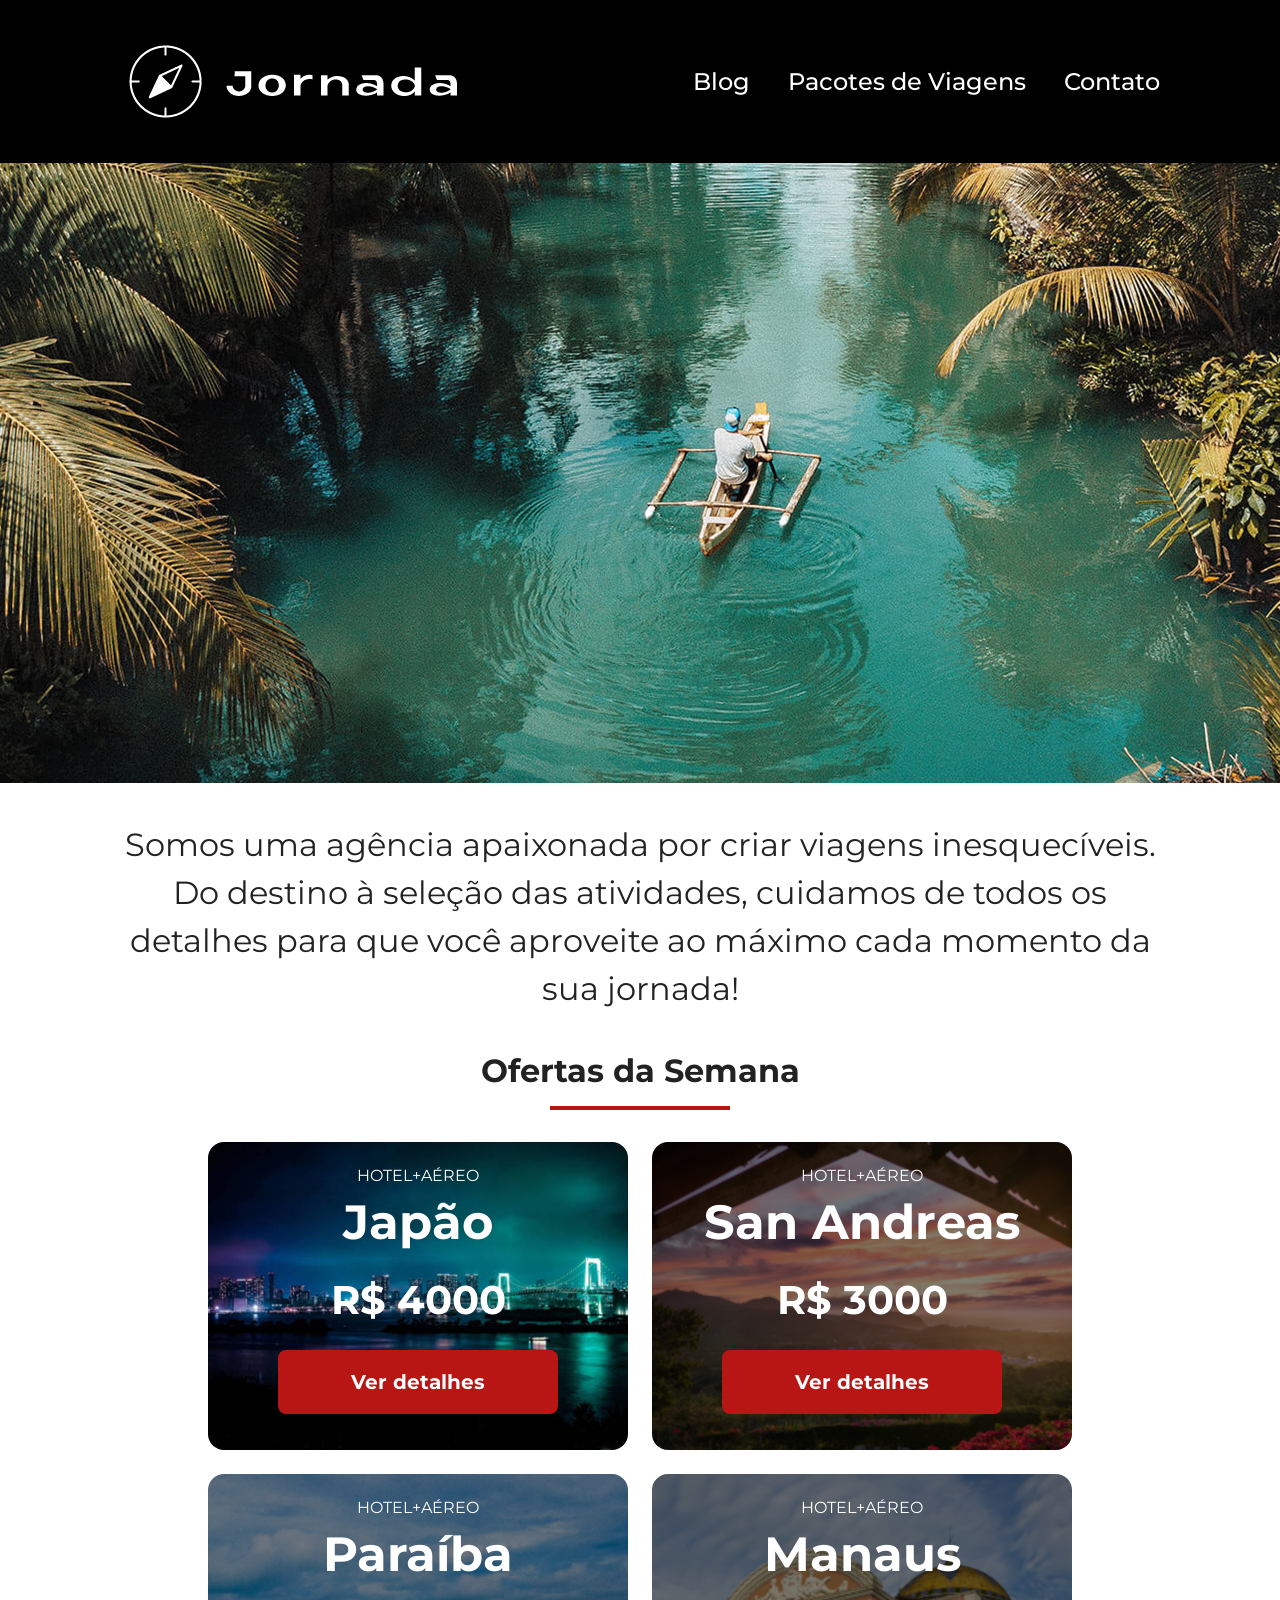
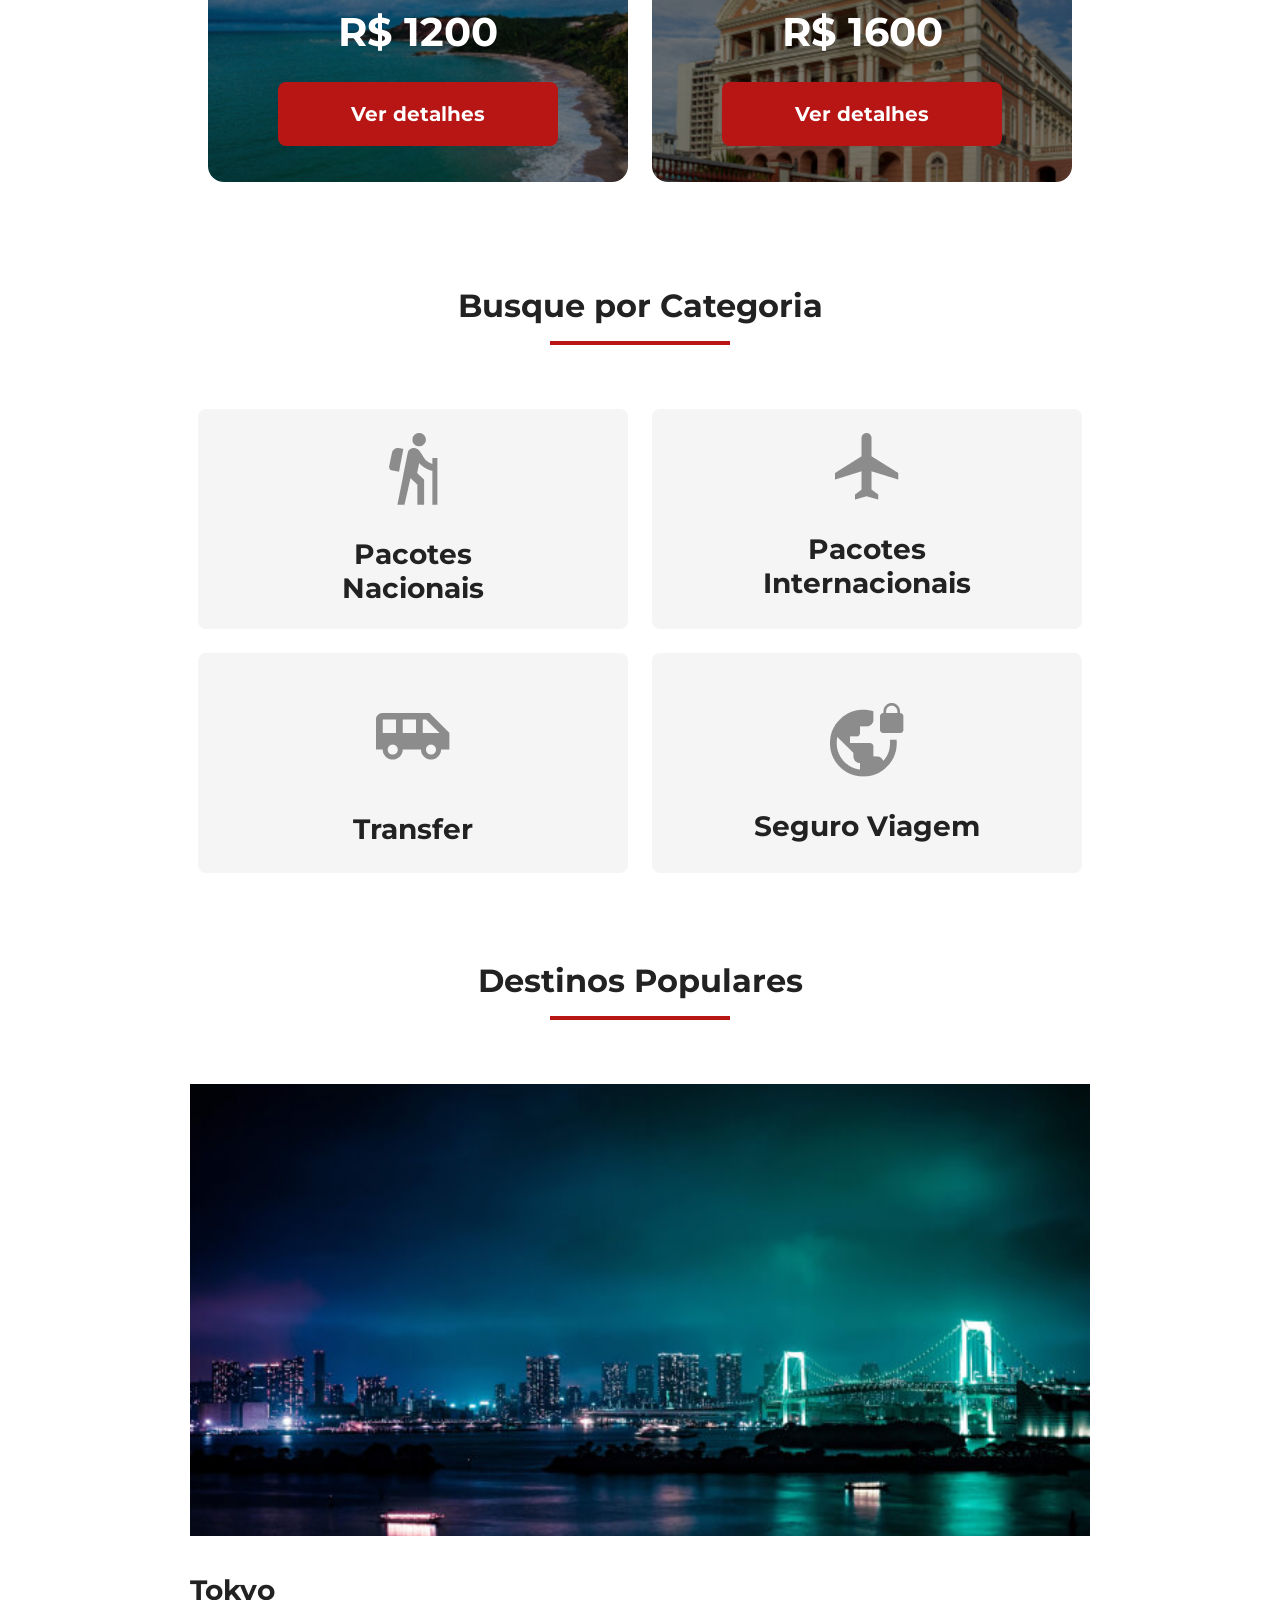
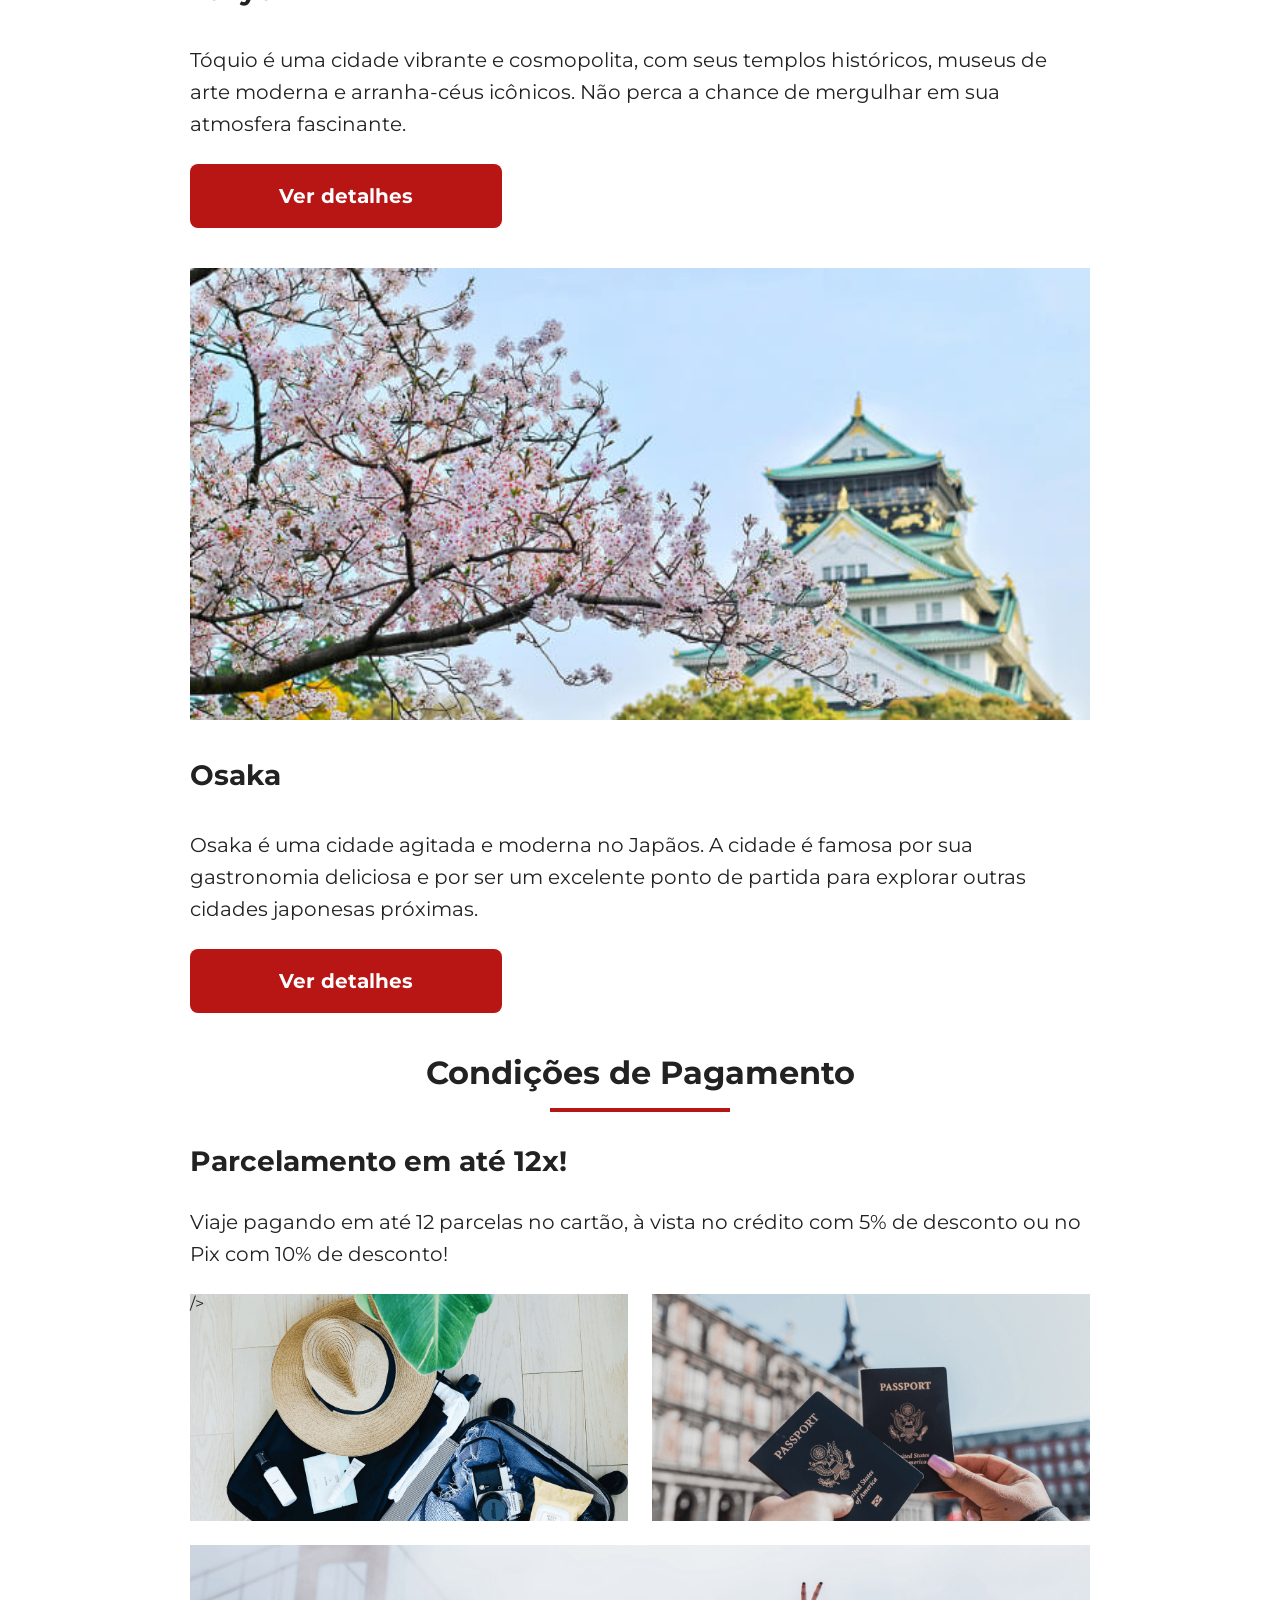
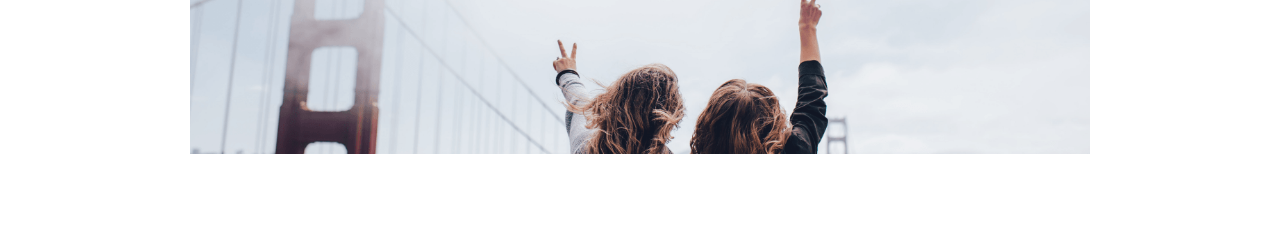
==== index.html @ 3eaa3d1a "Finaliza secao com layout para tablet e desktop" ====
<!doctype html>
<html lang="en">
  <head>
    <title>Jornada Viagens</title>
    <meta charset="UTF-8" />
    <meta name="viewport" content="width=device-width, initial-scale=1.0" />
    <link rel="stylesheet" href="./css/style.css" />
  </head>
  <body>
    <header class="main-header">
      <a class="logo" href="index.html" title="voltar para a página inicial">
        <img
          class="img-mobile"
          src="img/bussola-jornada-branca.png"
          alt="bussola do logo Jornada Viagens na cor branca"
        />
        <img
          class="img-desktop"
          src="img/bussola-texto-jornada-branco.png"
          alt="bussola do logo Jornada Viagens na cor branca"
        />
      </a>
      <div class="navigation-menu">
        <label for="menu">
          <img src="img/menu.png" alt="menu" />
        </label>
        <input type="checkbox" id="menu" hidden />
        <nav>
          <ul class="list-links">
            <li><a href="blog.html" title="acessar blog">Blog</a></li>
            <li>
              <a href="pacotes.html" title="acessar pacotes de viagem">
                Pacotes de Viagens
              </a>
            </li>
            <li><a href="contato.html" title="acessar contato">Contato</a></li>
          </ul>
        </nav>
      </div>
    </header>
    <section class="hero">
      <div class="hero-img"></div>
      <h2>
        Somos uma agência apaixonada por criar viagens inesquecíveis. Do destino
        à seleção das atividades, cuidamos de todos os detalhes para que você
        aproveite ao máximo cada momento da sua jornada!
      </h2>
    </section>
    <section class="offers">
      <div class="section-title">
        <h2>Ofertas da Semana</h2>
        <hr />
      </div>
      <div class="offer-cards">
        <article class="card japao">
          <header>
            <p>HOTEL+AÉREO</p>
            <h3>
              Japão <br />
              <span>R$ 4000</span>
            </h3>
          </header>
          <footer><a href="#" class="button">Ver detalhes</a></footer>
        </article>
        <article class="card san-andreas">
          <header>
            <p>HOTEL+AÉREO</p>
            <h3>
              San Andreas <br />
              <span>R$ 3000</span>
            </h3>
          </header>
          <footer><a href="#" class="button">Ver detalhes</a></footer>
        </article>
        <article class="card paraiba">
          <header>
            <p>HOTEL+AÉREO</p>
            <h3>
              Paraíba <br />
              <span>R$ 1200</span>
            </h3>
          </header>
          <footer><a href="#" class="button">Ver detalhes</a></footer>
        </article>
        <article class="card manaus">
          <header>
            <p>HOTEL+AÉREO</p>
            <h3>
              Manaus <br />
              <span>R$ 1600</span>
            </h3>
          </header>
          <footer><a href="#" class="button">Ver detalhes</a></footer>
        </article>
      </div>
    </section>
    <section class="categories">
      <div class="section-title">
        <h2>Busque por Categoria</h2>
        <hr />
      </div>
      <div class="categories-card">
        <a href="#" class="card">
          <img src="./img/icon-nacionais.png" alt="ícone viagens nacionais" />
          <h3 class="content-title">
            Pacotes <br />
            Nacionais
          </h3>
        </a>
        <a href="#" class="card">
          <img
            src="./img/icon-internacionais.png"
            alt="ícone viagens nacionais"
          />
          <h3 class="content-title">
            Pacotes <br />
            Internacionais
          </h3>
        </a>
        <a href="#" class="card single-line transfer">
          <img src="./img/icon-transfer.png" alt="ícone viagens nacionais" />
          <h3 class="content-title">Transfer</h3>
        </a>
        <a href="#" class="card single-line">
          <img
            src="./img/icon-seguro-viagem.png"
            alt="ícone viagens nacionais"
          />
          <h3 class="content-title">Seguro Viagem</h3>
        </a>
      </div>
    </section>
    <section class="destinations">
      <div class="section-title">
        <h2>Destinos Populares</h2>
        <hr />
      </div>
      <div class="destination-items">
        <article class="item">
          <header>
            <div class="img-item-tokyo"></div>
            <h4 class="content-title">Tokyo</h4>
          </header>
          <p class="content-text">
            Tóquio é uma cidade vibrante e cosmopolita, com seus templos
            históricos, museus de arte moderna e arranha-céus icônicos. Não
            perca a chance de mergulhar em sua atmosfera fascinante.
          </p>
          <footer>
            <a
              href="#"
              class="button"
              target="_blank"
              title="Veja mais detalhes do destino Tokyo"
              >Ver detalhes</a
            >
          </footer>
        </article>
        <article class="item">
          <header>
            <div class="img-item-osaka"></div>
            <h4 class="content-title">Osaka</h4>
          </header>
          <p class="content-text">
            Osaka é uma cidade agitada e moderna no Japãos. A cidade é famosa
            por sua gastronomia deliciosa e por ser um excelente ponto de
            partida para explorar outras cidades japonesas próximas.
          </p>
          <footer>
            <a
              href="#"
              class="button"
              target="_blank"
              title="Veja mais detalhes do destino Osaka"
              >Ver detalhes</a
            >
          </footer>
        </article>
      </div>
    </section>
    <section class="payments">
      <div class="section-title">
        <h2>Condições de Pagamento</h2>
        <hr />
      </div>
      <div class="content-container">
        <div class="text-content">
          <h3 class="content-title">Parcelamento em até 12x!</h3>
          <p class="content-text">
            Viaje pagando em até 12 parcelas no cartão, à vista no crédito com
            5% de desconto ou no Pix com 10% de desconto!
          </p>
        </div>
        <div class="image-gallery">
          <div class="image first">/></div>
          <div class="image second"></div>
          <div class="image thirdy colspan-2"></div>
        </div>
      </div>
    </section>
  </body>
</html>
---- css/style.css ----
@import url(global.css);
@import url(header.css);
@import url(hero.css);
@import url(offers.css);
@import url(categories.css);
@import url(destinations.css);
@import url(payments.css);
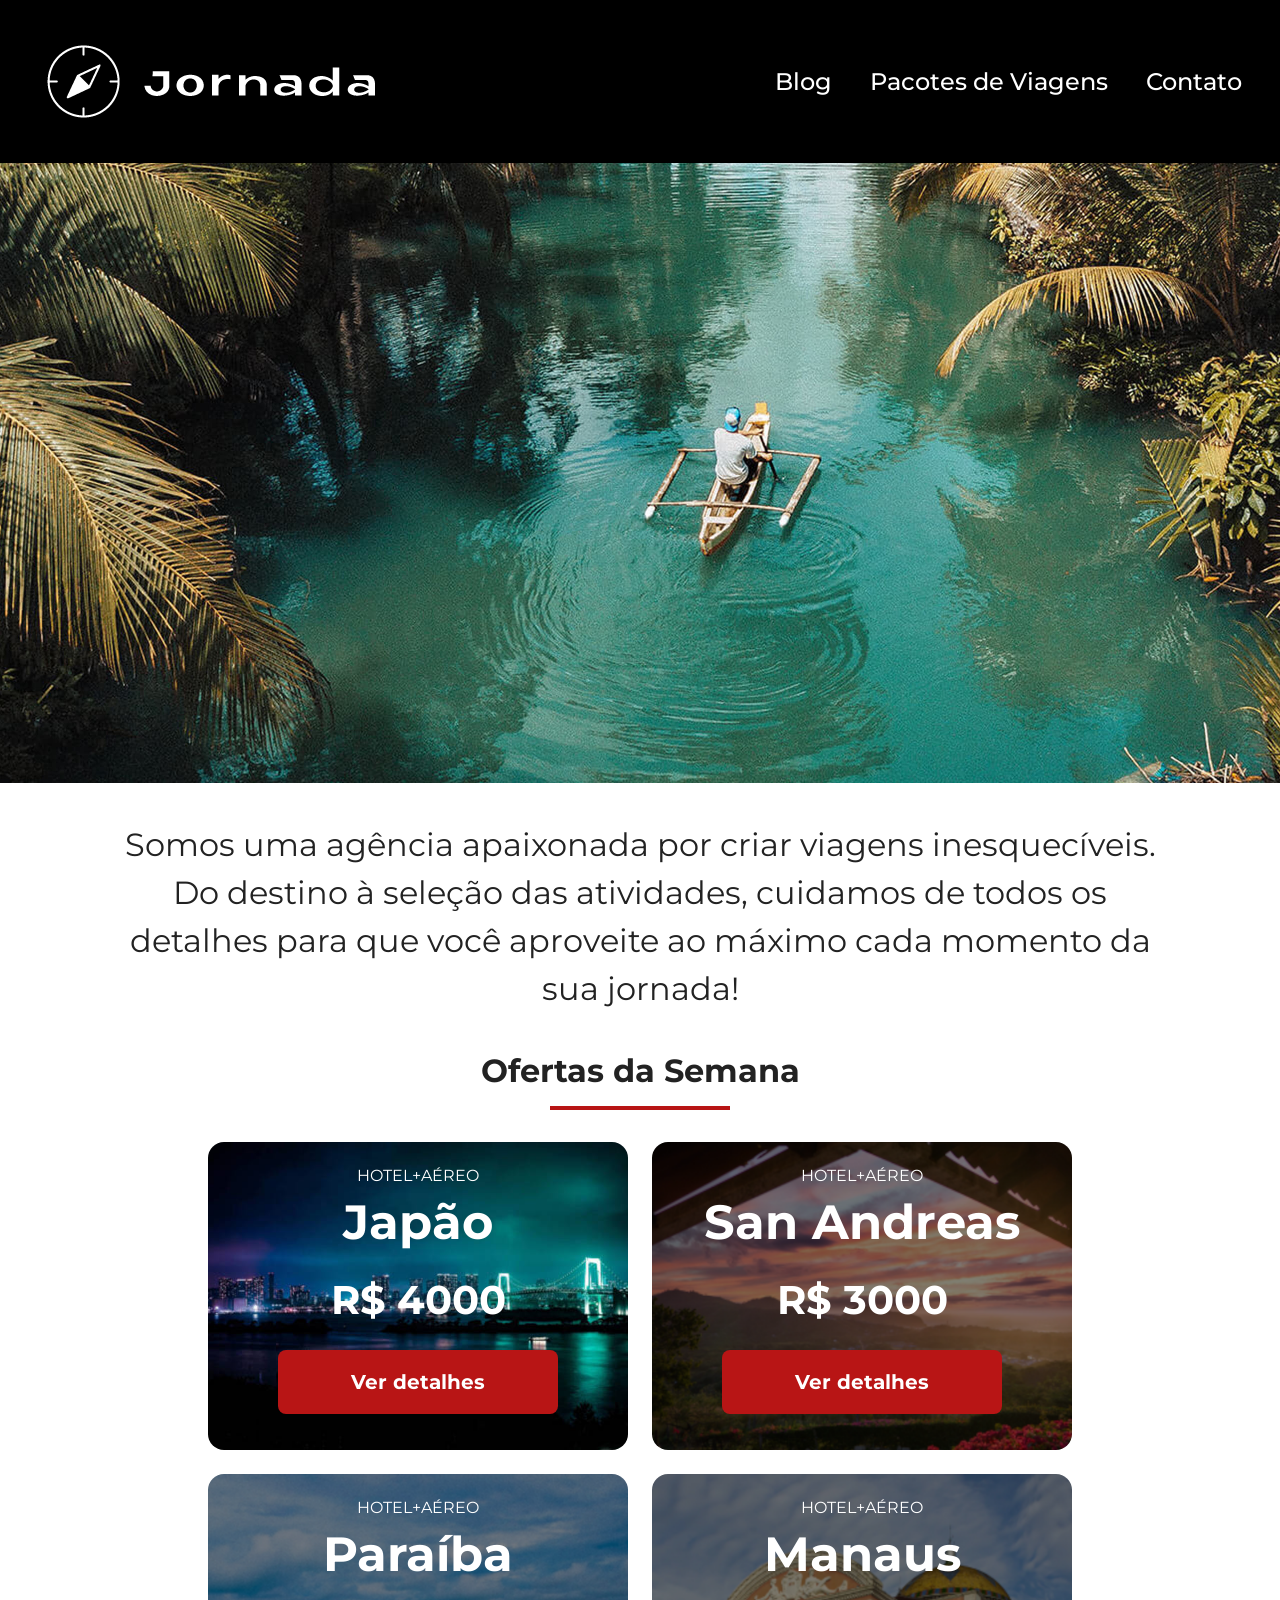
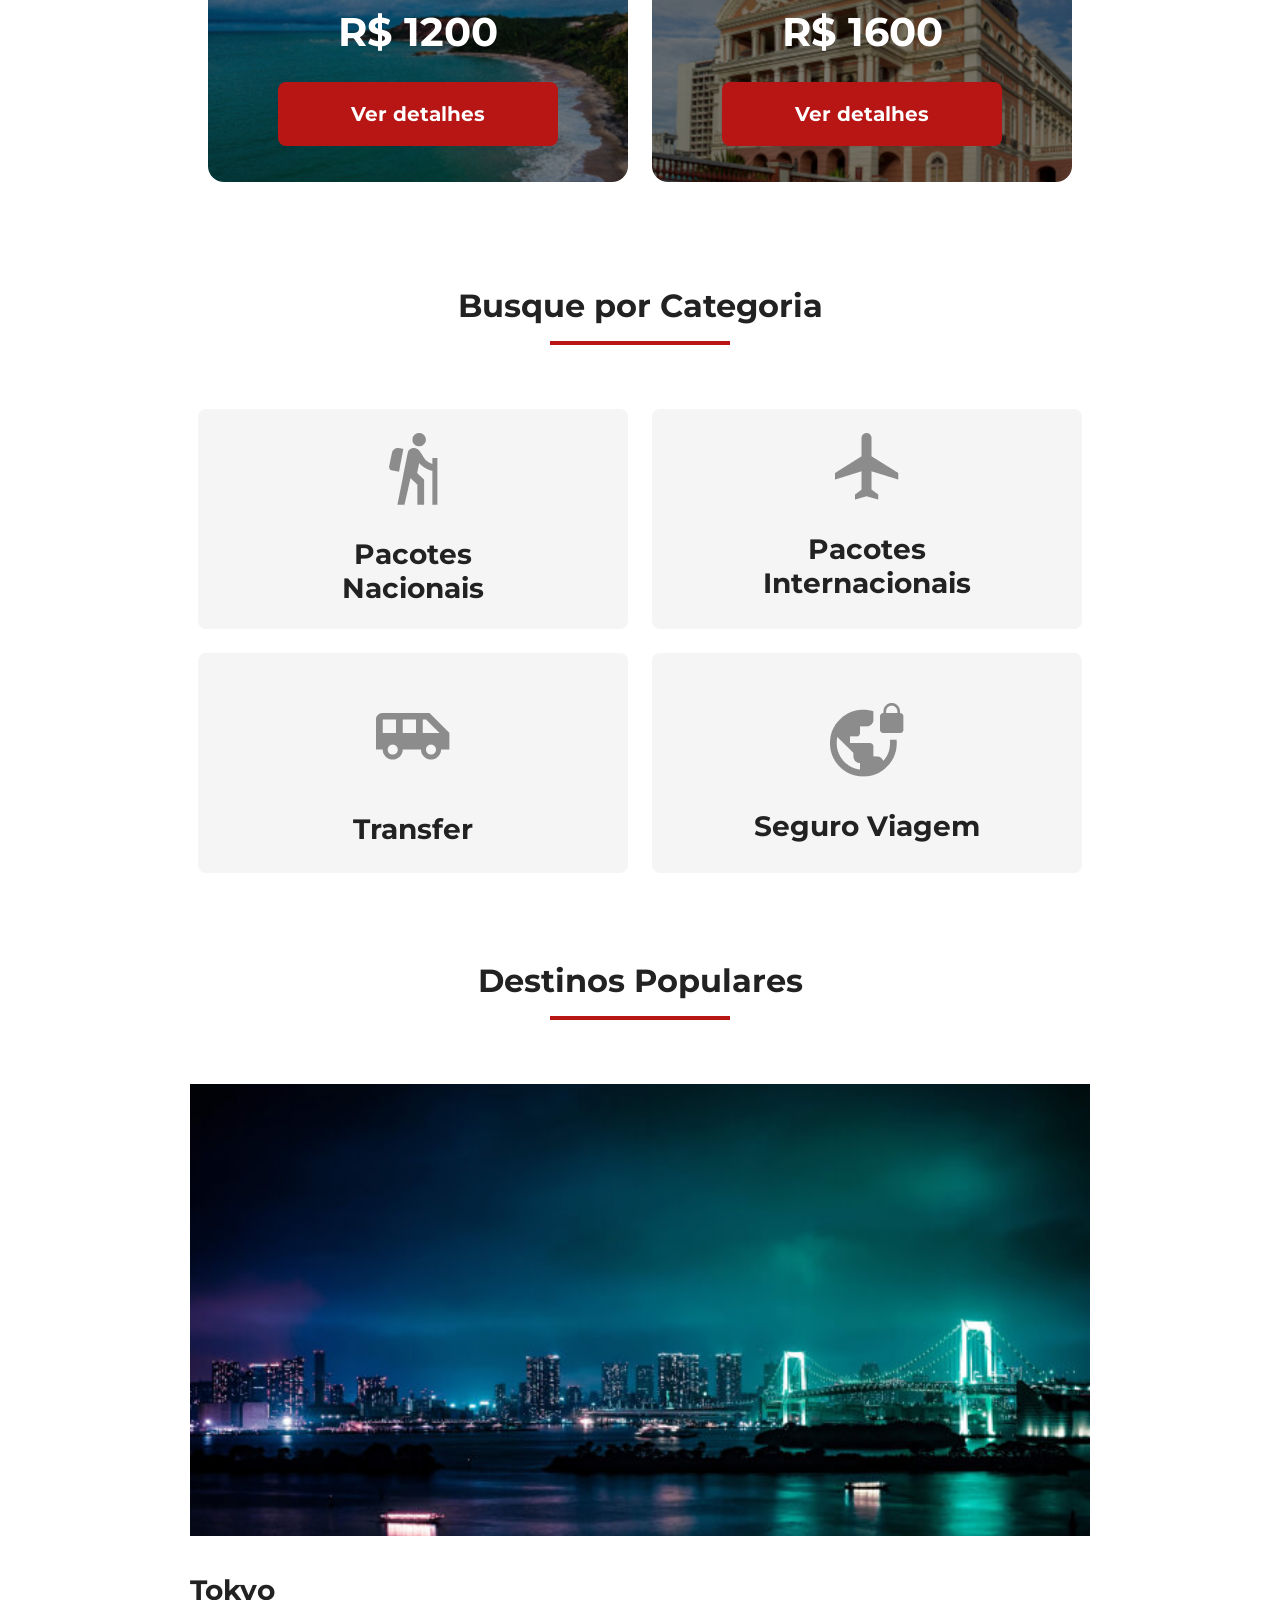
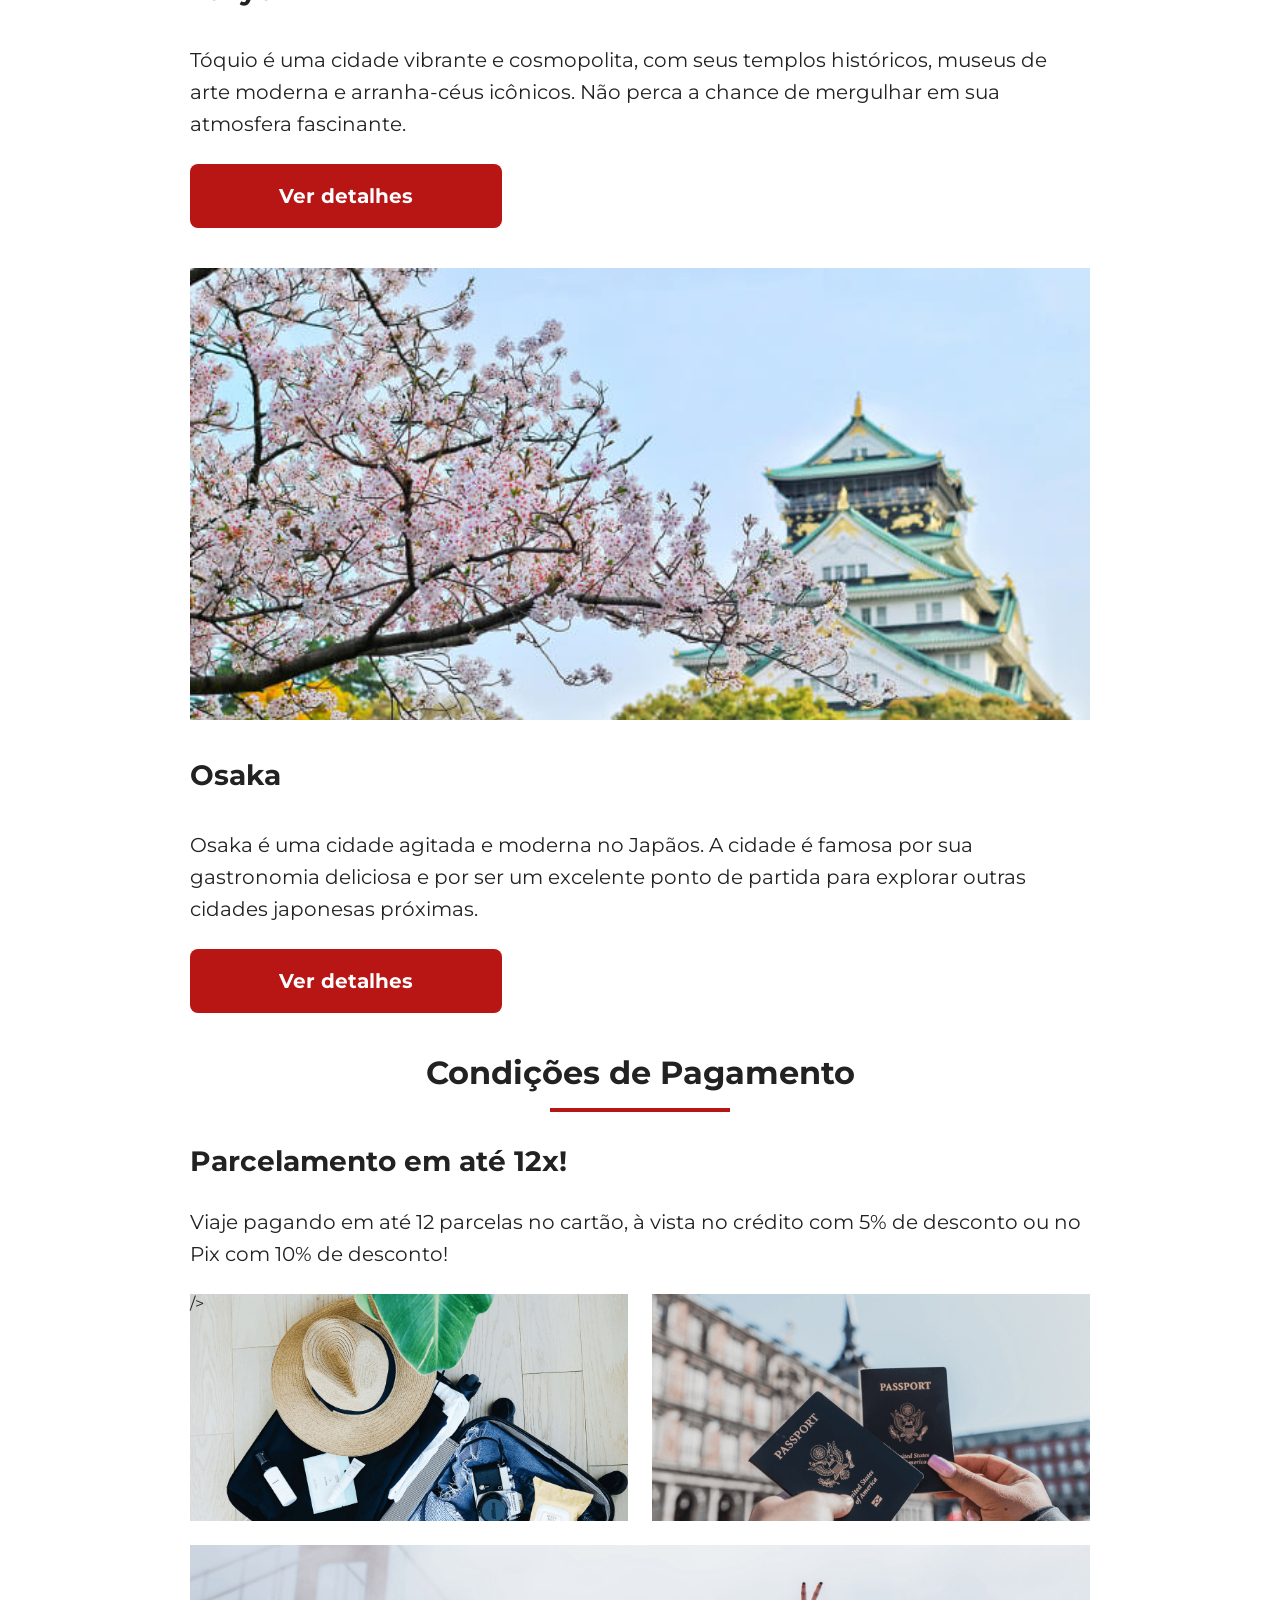
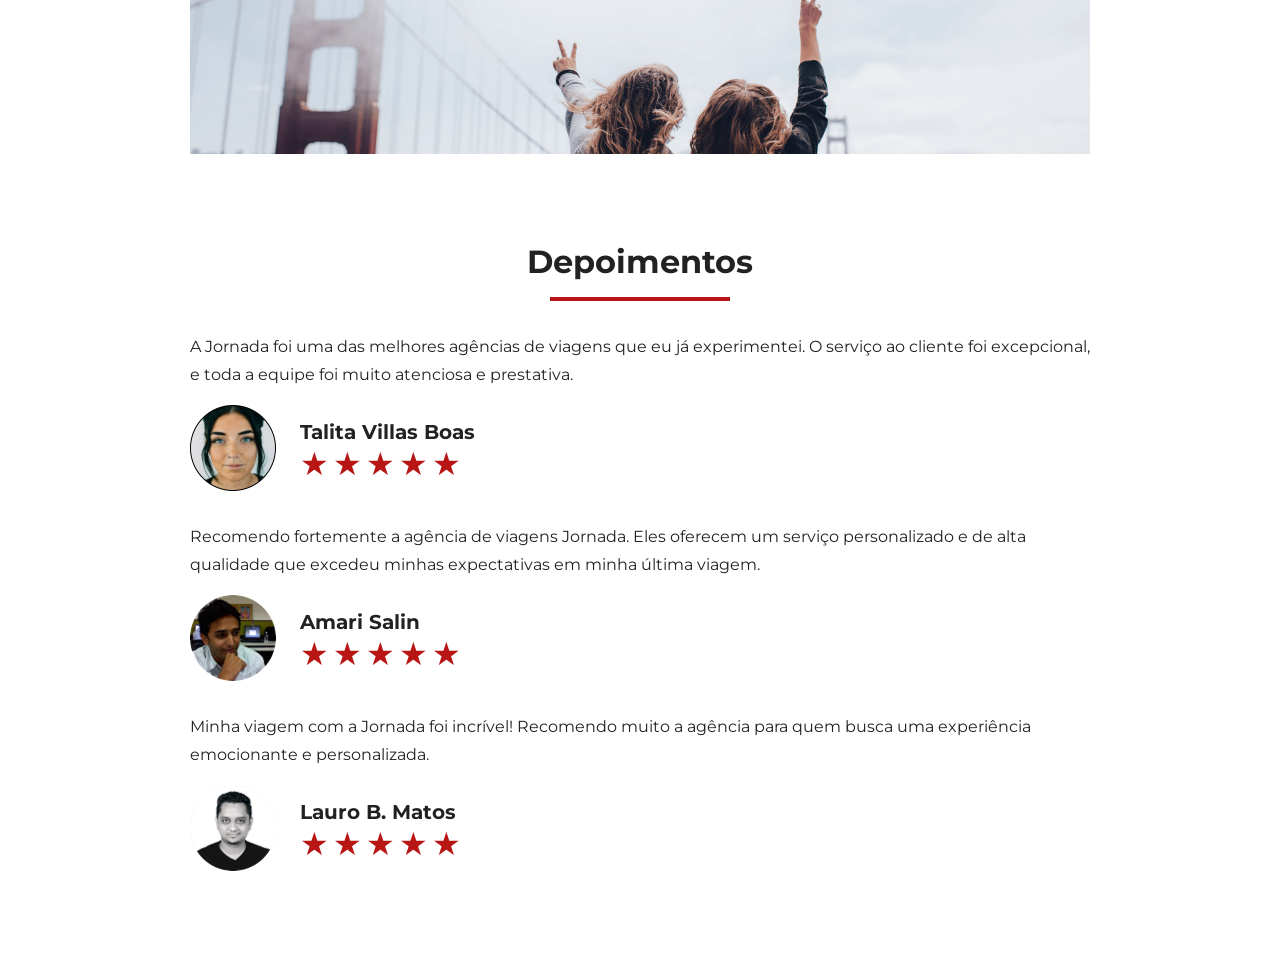
==== commit ff117ba9: "finaliza estilos no mobile" ====
--- a/index.html
+++ b/index.html
@@ -198,5 +198,85 @@
         </div>
       </div>
     </section>
+    <section class="testimonials">
+      <div class="section-title">
+        <h2>Depoimentos</h2>
+        <hr />
+      </div>
+      <div class="testimonial-container">
+        <article>
+          <header>
+            <p>
+              A Jornada foi uma das melhores agências de viagens que eu já
+              experimentei. O serviço ao cliente foi excepcional, e toda a
+              equipe foi muito atenciosa e prestativa.
+            </p>
+          </header>
+          <footer>
+            <img
+              src="./img/rosto1.png"
+              alt="imagem de perfil da cliente Talita Villas Boas"
+            />
+            <div class="profile-content">
+              <h4>Talita Villas Boas</h4>
+              <div class="rating">
+                <span class="star">★</span>
+                <span class="star">★</span>
+                <span class="star">★</span>
+                <span class="star">★</span>
+                <span class="star">★</span>
+              </div>
+            </div>
+          </footer>
+        </article>
+        <article>
+          <header>
+            <p>
+              Recomendo fortemente a agência de viagens Jornada. Eles oferecem
+              um serviço personalizado e de alta qualidade que excedeu minhas
+              expectativas em minha última viagem.
+            </p>
+          </header>
+          <footer>
+            <img
+              src="./img/rosto2.png"
+              alt="imagem de perfil do cliente Amari Salin"
+            />
+            <div class="profile-content">
+              <h4>Amari Salin</h4>
+              <div class="rating">
+                <span class="star">★</span>
+                <span class="star">★</span>
+                <span class="star">★</span>
+                <span class="star">★</span>
+                <span class="star">★</span>
+              </div>
+          </footer>
+        </article>
+        <article>
+          <header>
+            <p>
+              Minha viagem com a Jornada foi incrível! Recomendo muito a agência
+              para quem busca uma experiência emocionante e personalizada.
+            </p>
+          </header>
+          <footer>
+            <img
+              src="./img/rosto3.png"
+              alt="imagem de perfil do cliente Lauro B. Matos"
+            />
+            <div class="profile-content">
+              <h4>Lauro B. Matos</h4>
+              <div class="rating">
+                <span class="star">★</span>
+                <span class="star">★</span>
+                <span class="star">★</span>
+                <span class="star">★</span>
+                <span class="star">★</span>
+              </div>
+          </footer>
+        </article>
+      </div>
+    </section>
   </body>
 </html>
--- a/css/style.css
+++ b/css/style.css
@@ -5,3 +5,4 @@
 @import url(categories.css);
 @import url(destinations.css);
 @import url(payments.css);
+@import url(testimonials.css);
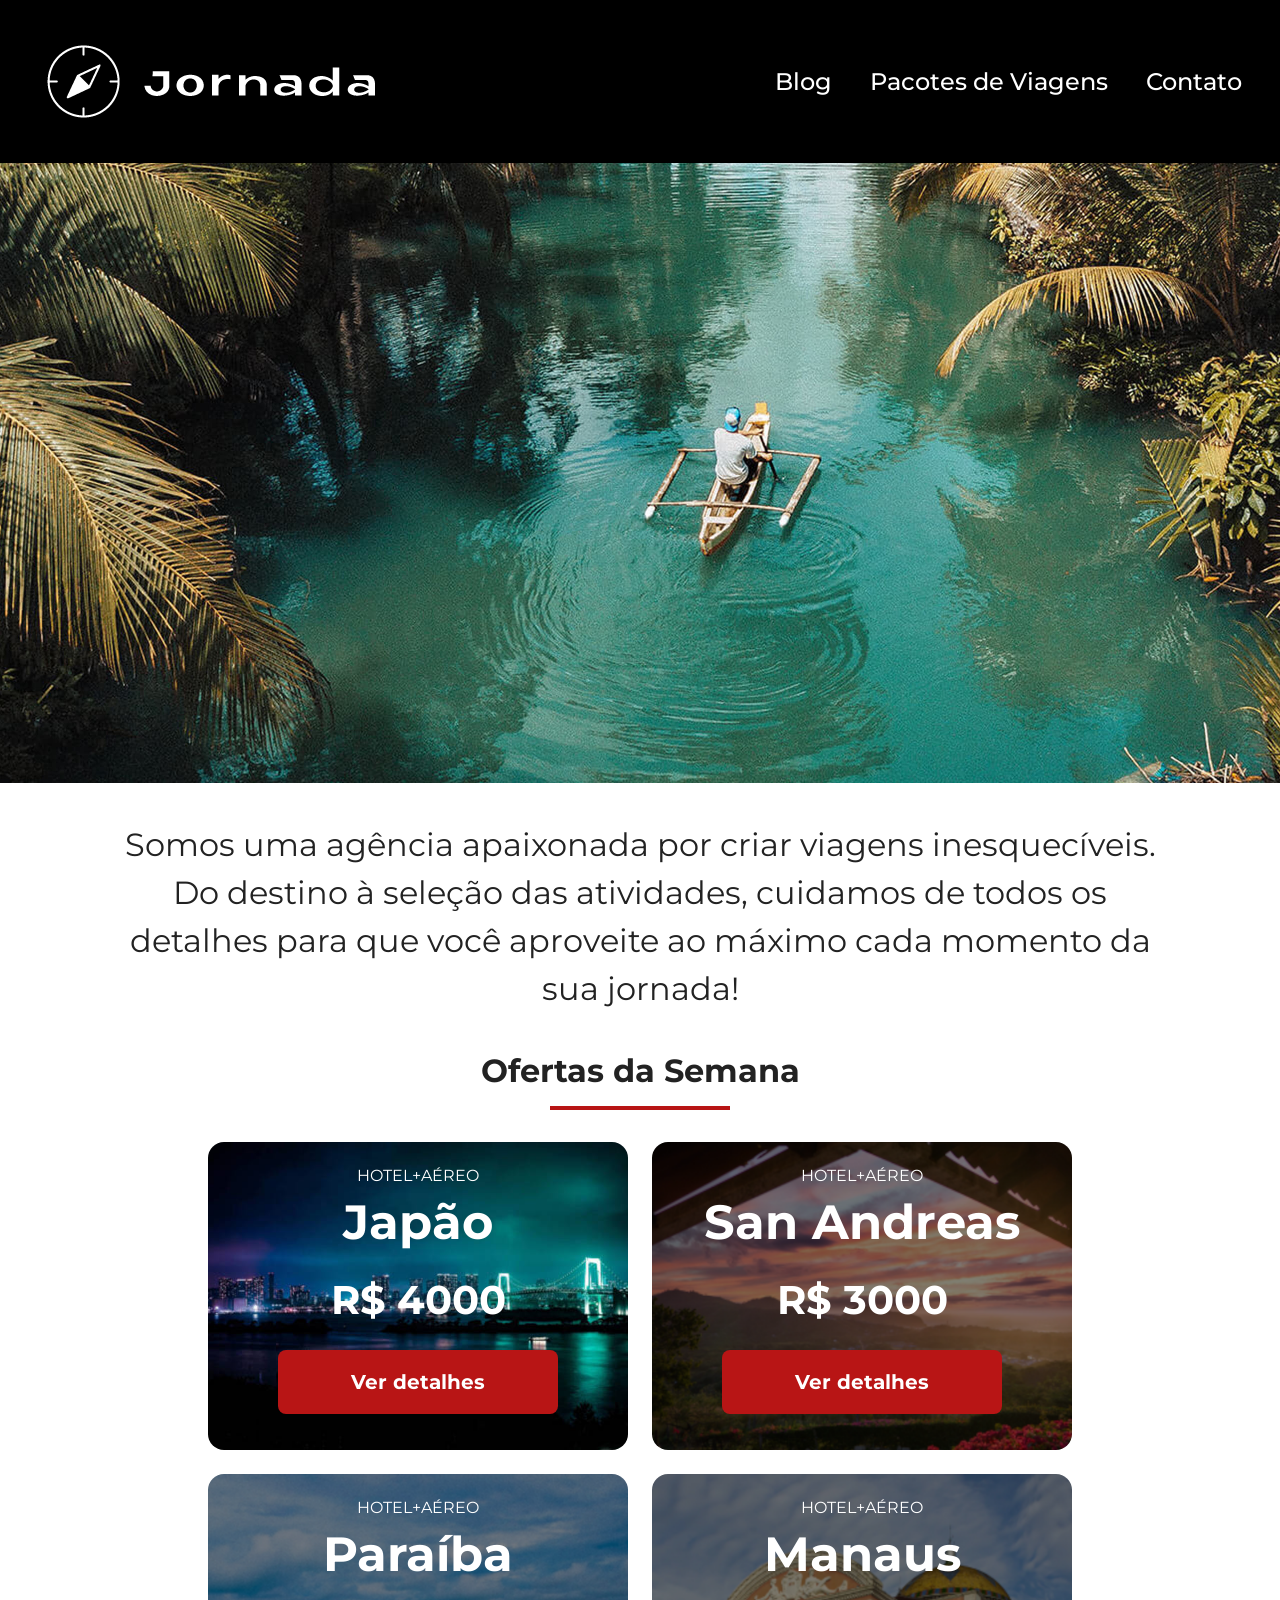
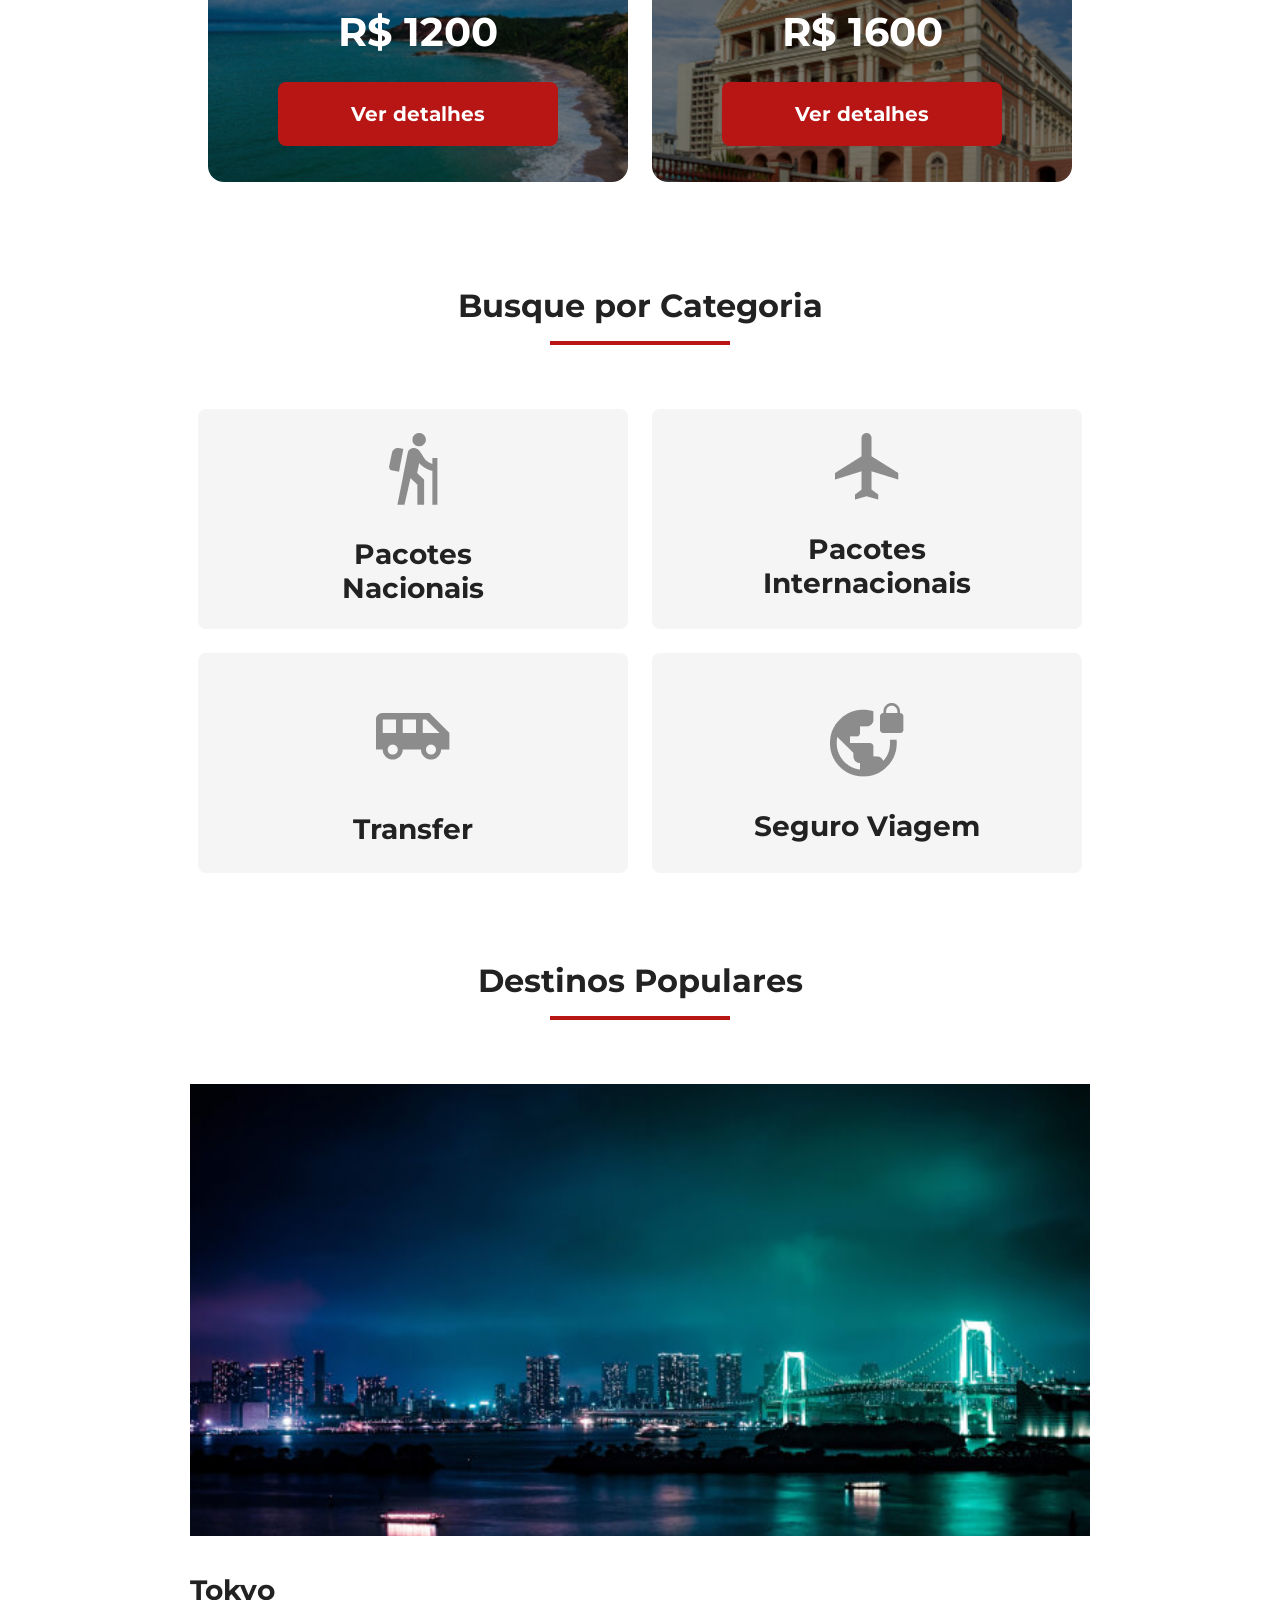
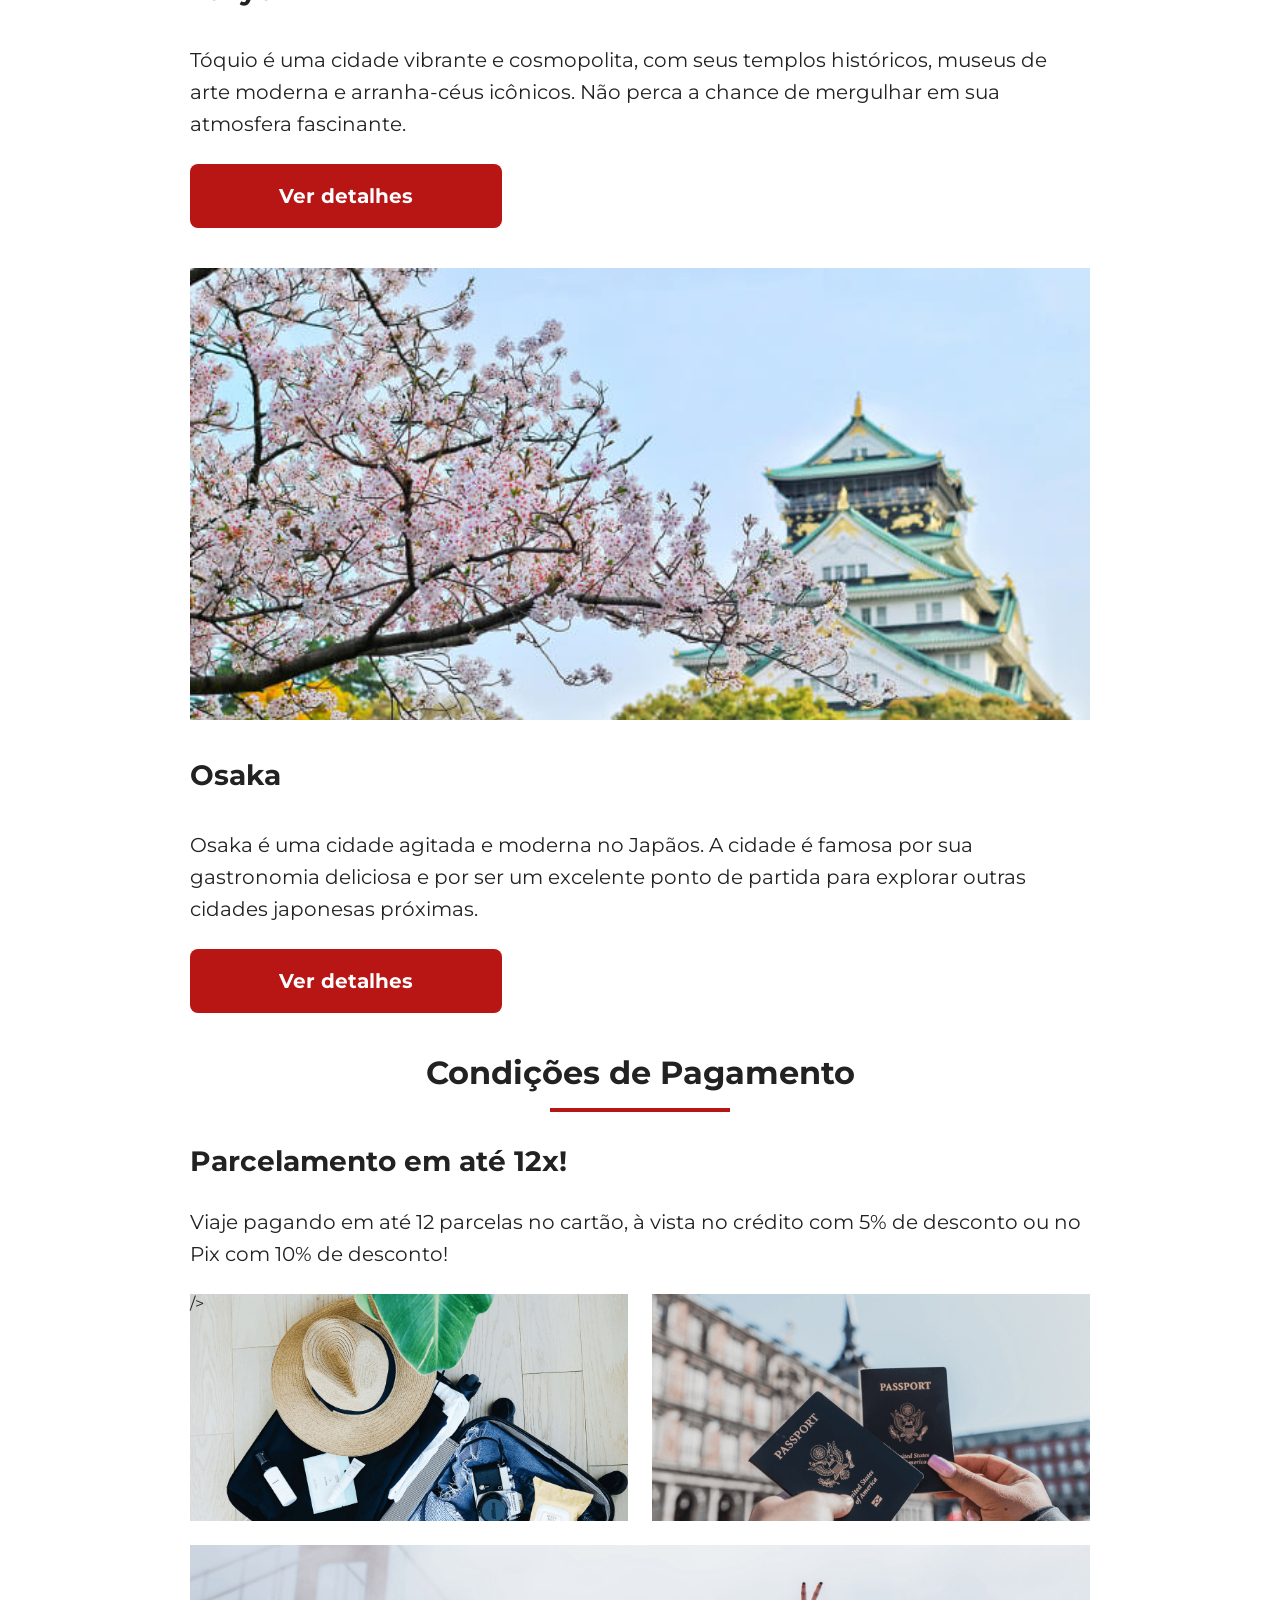
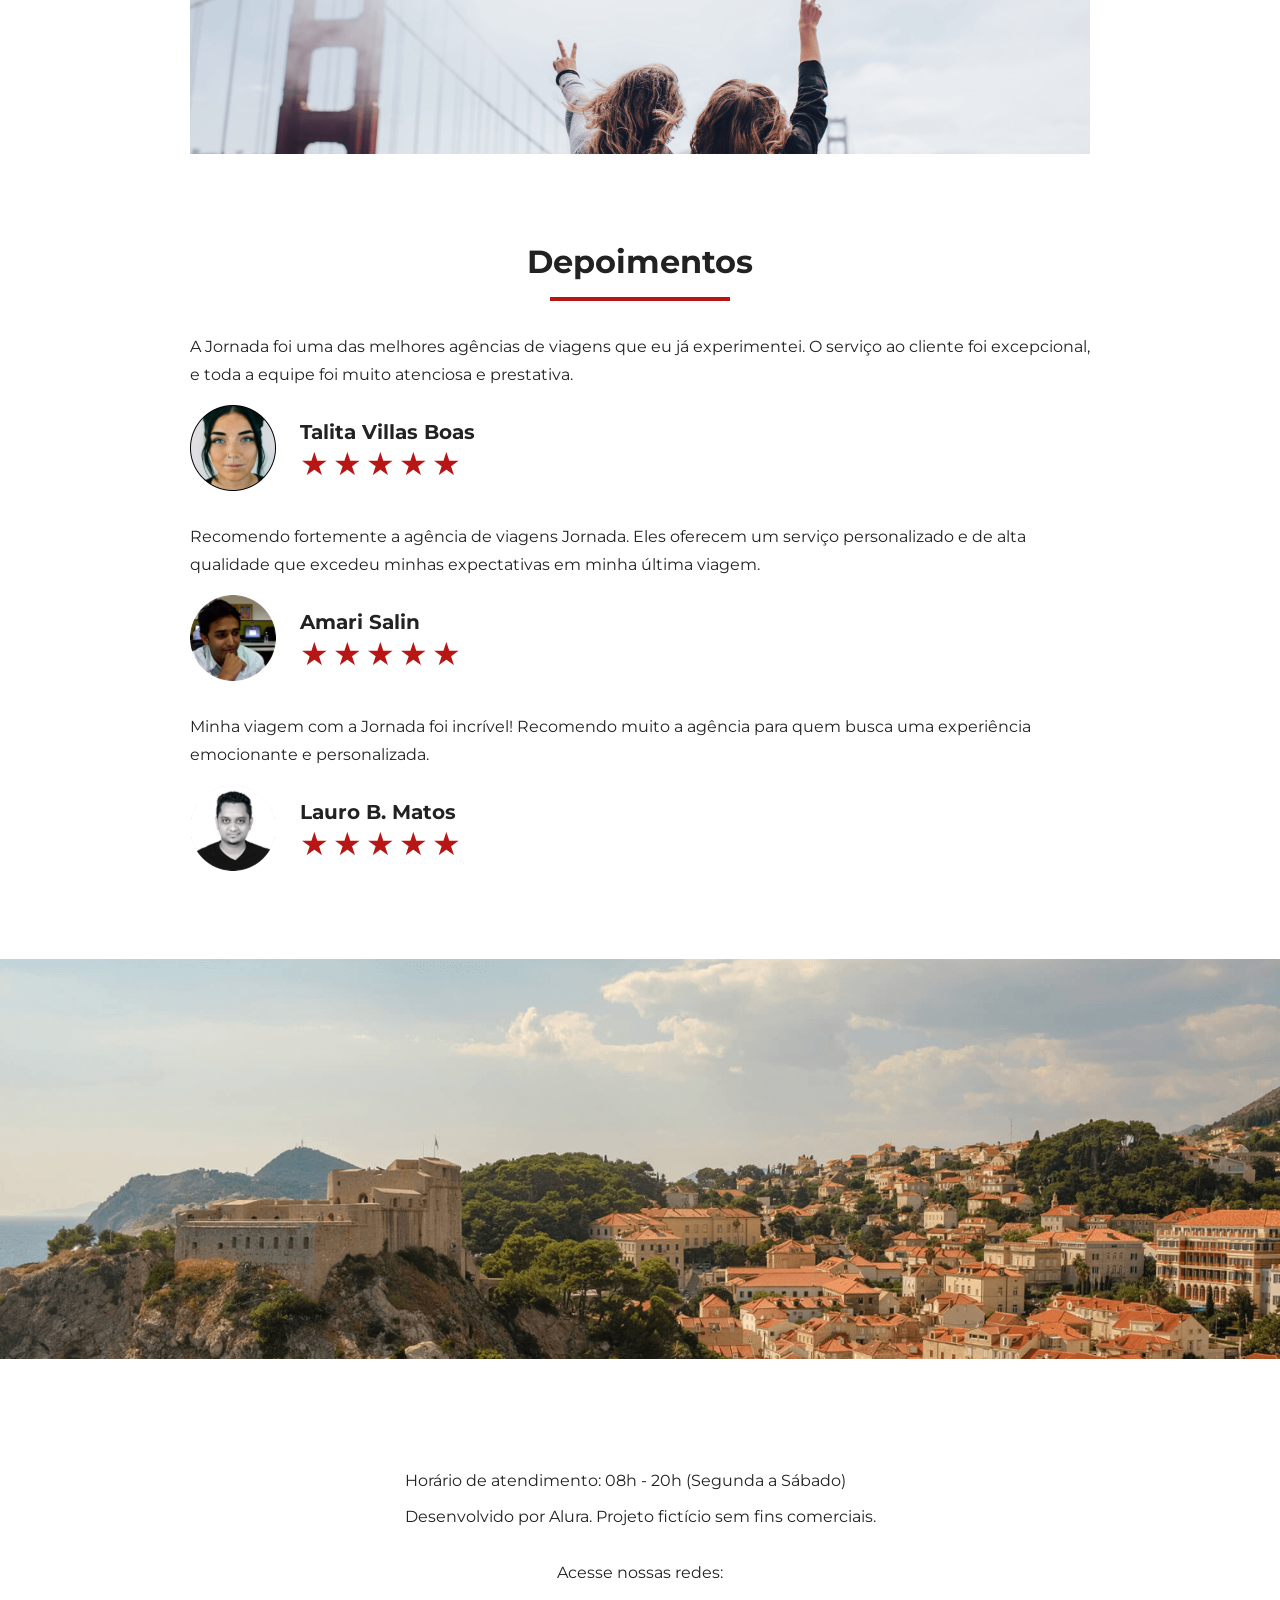
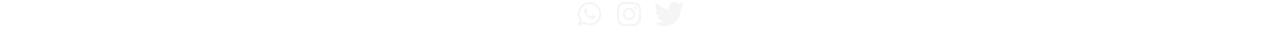
==== commit 77532160: "finaliza footer mobile" ====
--- a/index.html
+++ b/index.html
@@ -251,6 +251,7 @@
                 <span class="star">★</span>
                 <span class="star">★</span>
               </div>
+            </div>
           </footer>
         </article>
         <article>
@@ -274,9 +275,39 @@
                 <span class="star">★</span>
                 <span class="star">★</span>
               </div>
-          </footer>
-        </article>
-      </div>
-    </section>
+            </div>
+          </footer>
+        </article>
+      </div>
+    </section>
+    <section class="hero-footer">
+      <div class="hero-footer-img"></div>
+    </section>
+    <footer class="main-footer">
+      <a
+        href="index.html"
+        class="footer-logo"
+        title="voltar para a página inicial"
+        ><img src="./img/logo-footer-mobile.png" alt="Logotipo Jornada Viagens"
+      /></a>
+      <div class="footer-info">
+        <p>Horário de atendimento: 08h - 20h (Segunda a Sábado)</p>
+        <p>Desenvolvido por Alura. Projeto fictício sem fins comerciais.</p>
+      </div>
+      <div class="social">
+        <p>Acesse nossas redes:</p>
+        <div class="social-icons">
+          <a href="#" class="footer-icon"
+            ><img src="./img/Whatsapp.png" alt="ícone Whatsapp"
+          /></a>
+          <a href="#" class="footer-icon"
+            ><img src="./img/Instragam.png" alt="ícone Instragam"
+          /></a>
+          <a href="#" class="footer-icon"
+            ><img src="./img/Twiter.png" alt="ícone Twitter"
+          /></a>
+        </div>
+      </div>
+    </footer>
   </body>
 </html>
--- a/css/style.css
+++ b/css/style.css
@@ -6,3 +6,5 @@
 @import url(destinations.css);
 @import url(payments.css);
 @import url(testimonials.css);
+@import url(hero-footer.css);
+@import url(footer.css);
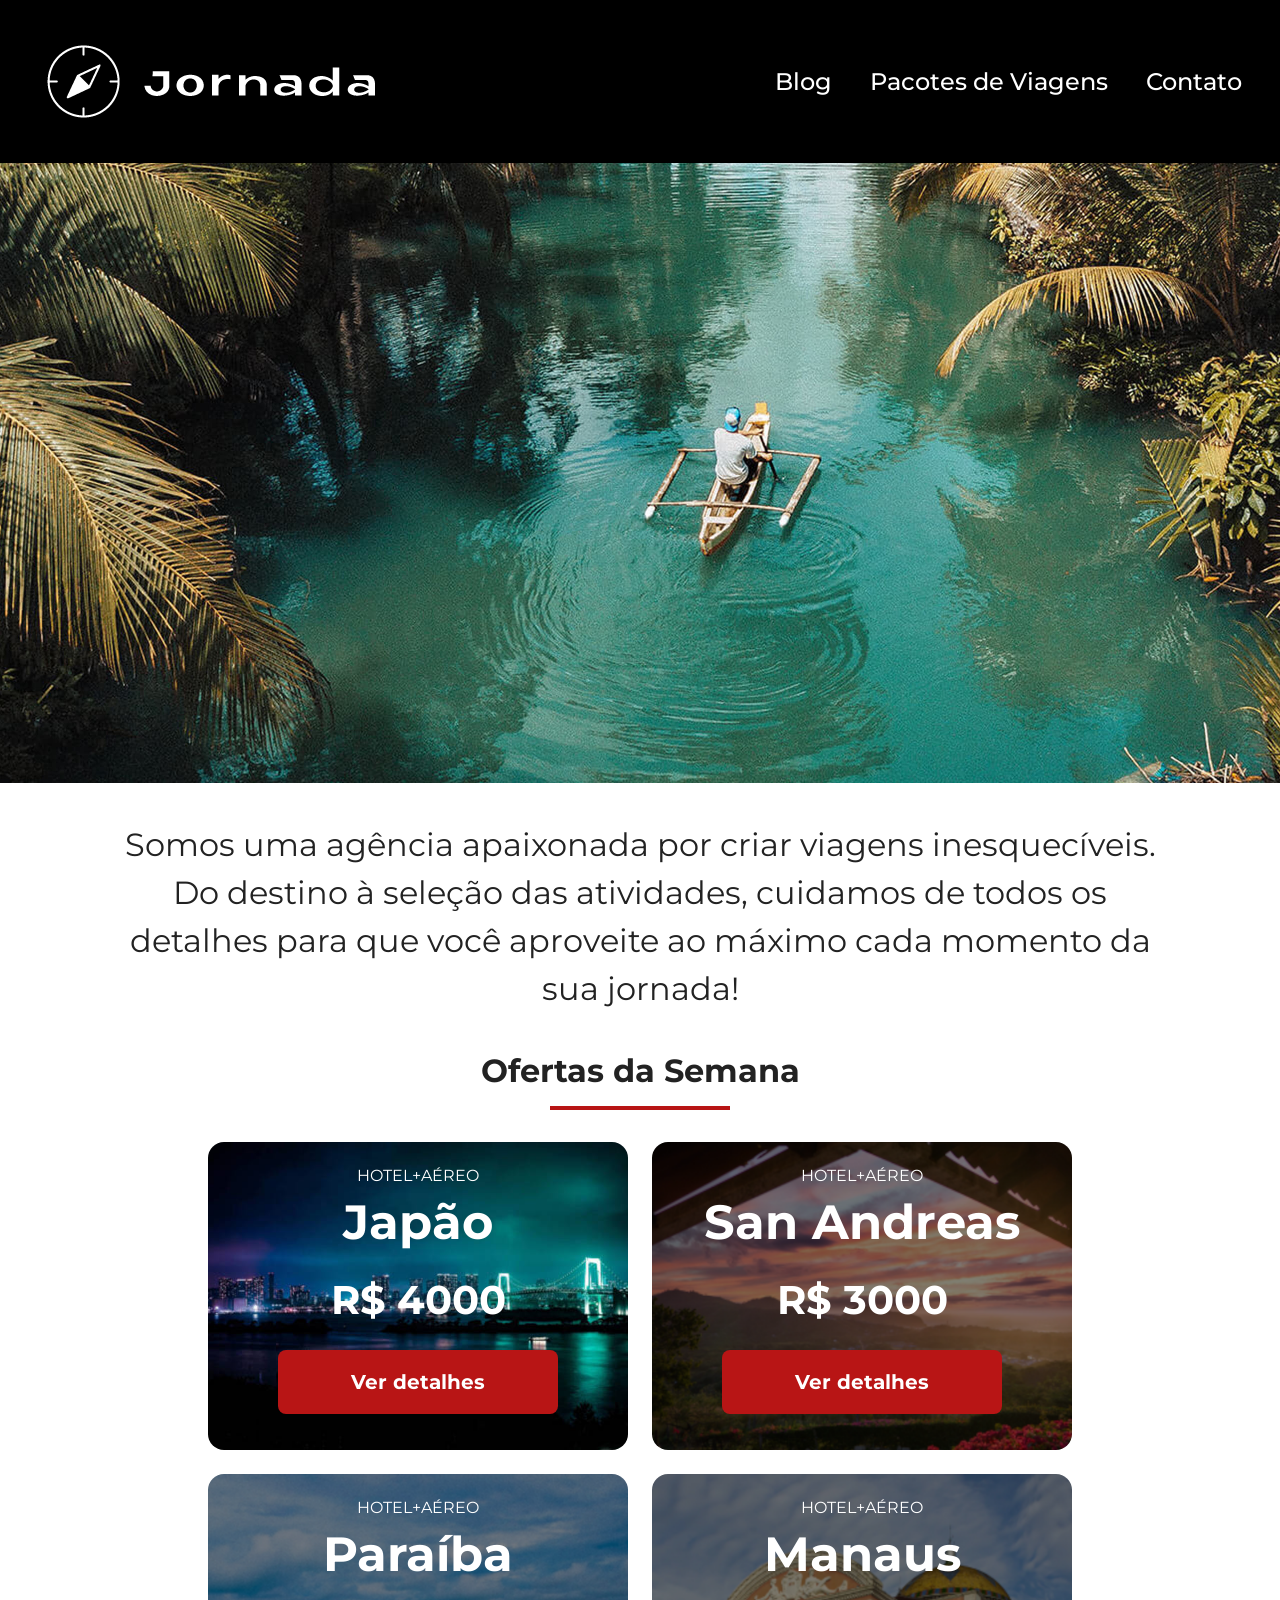
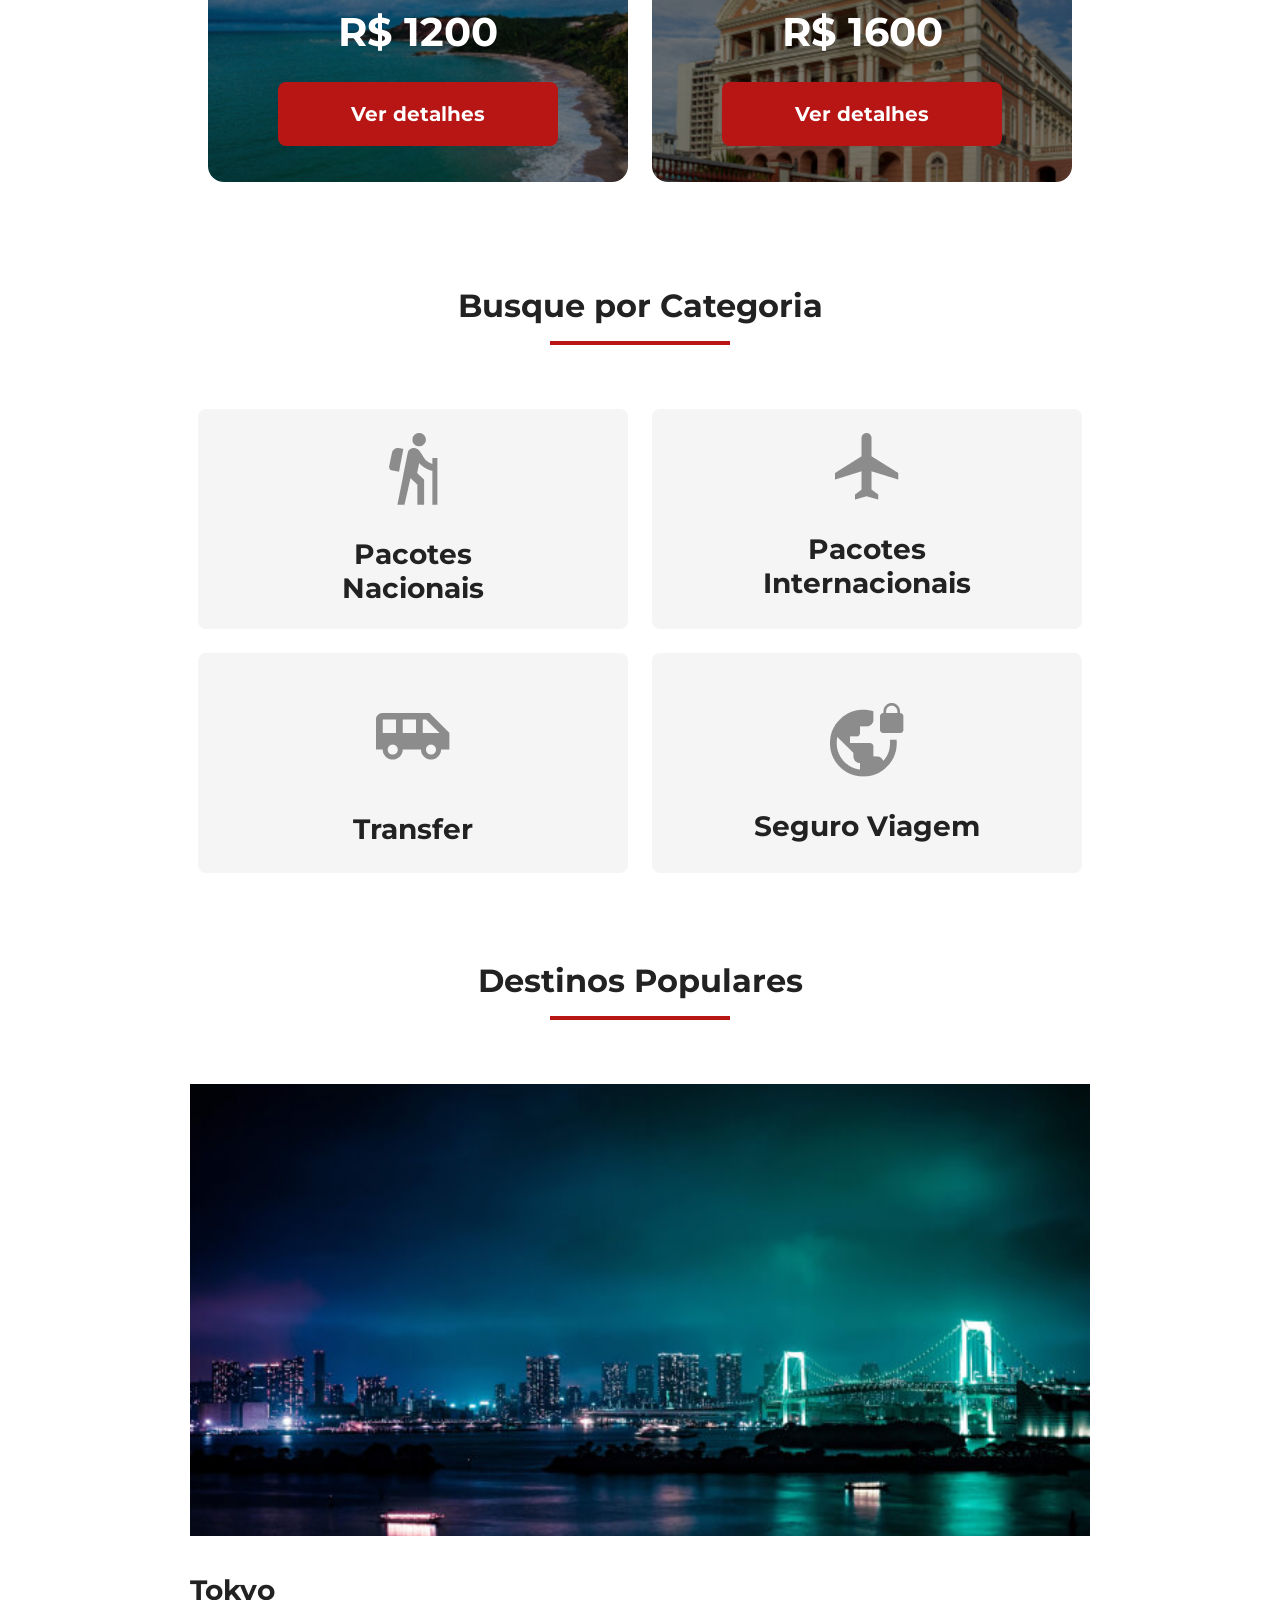
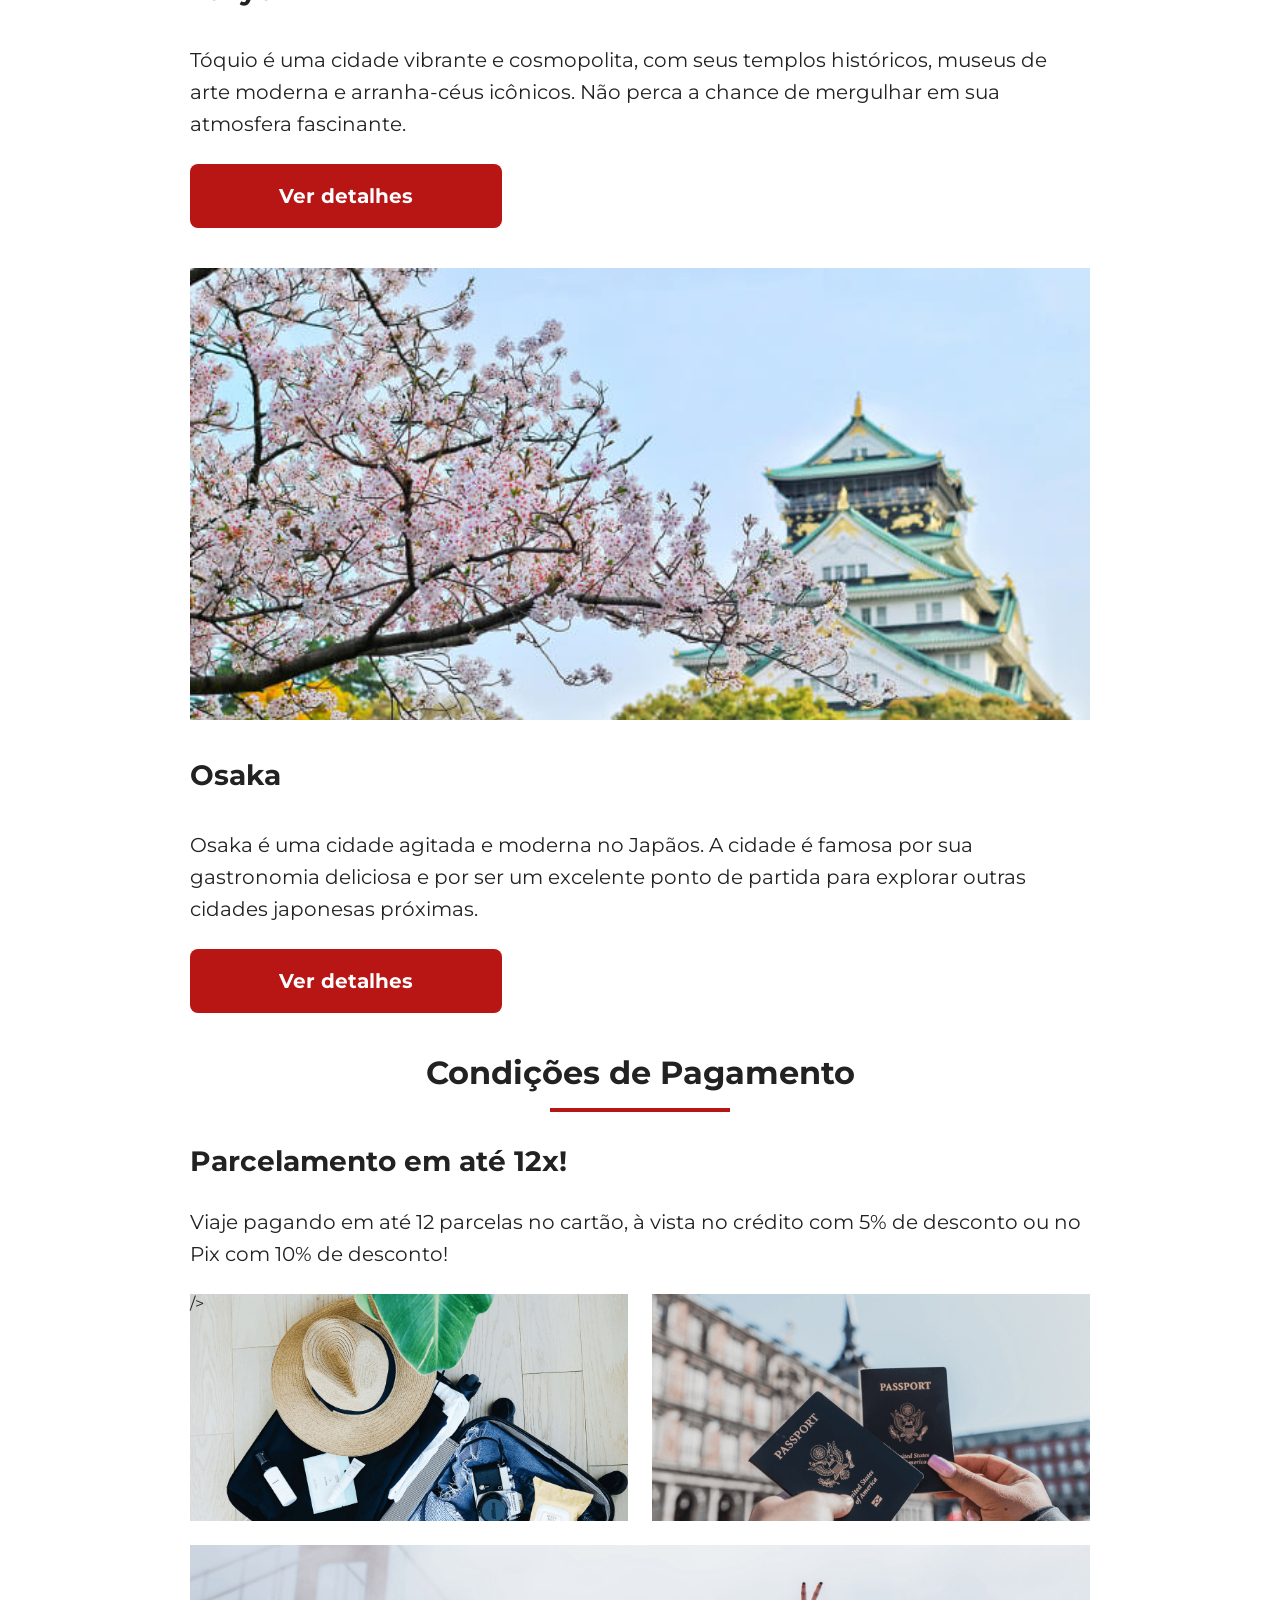
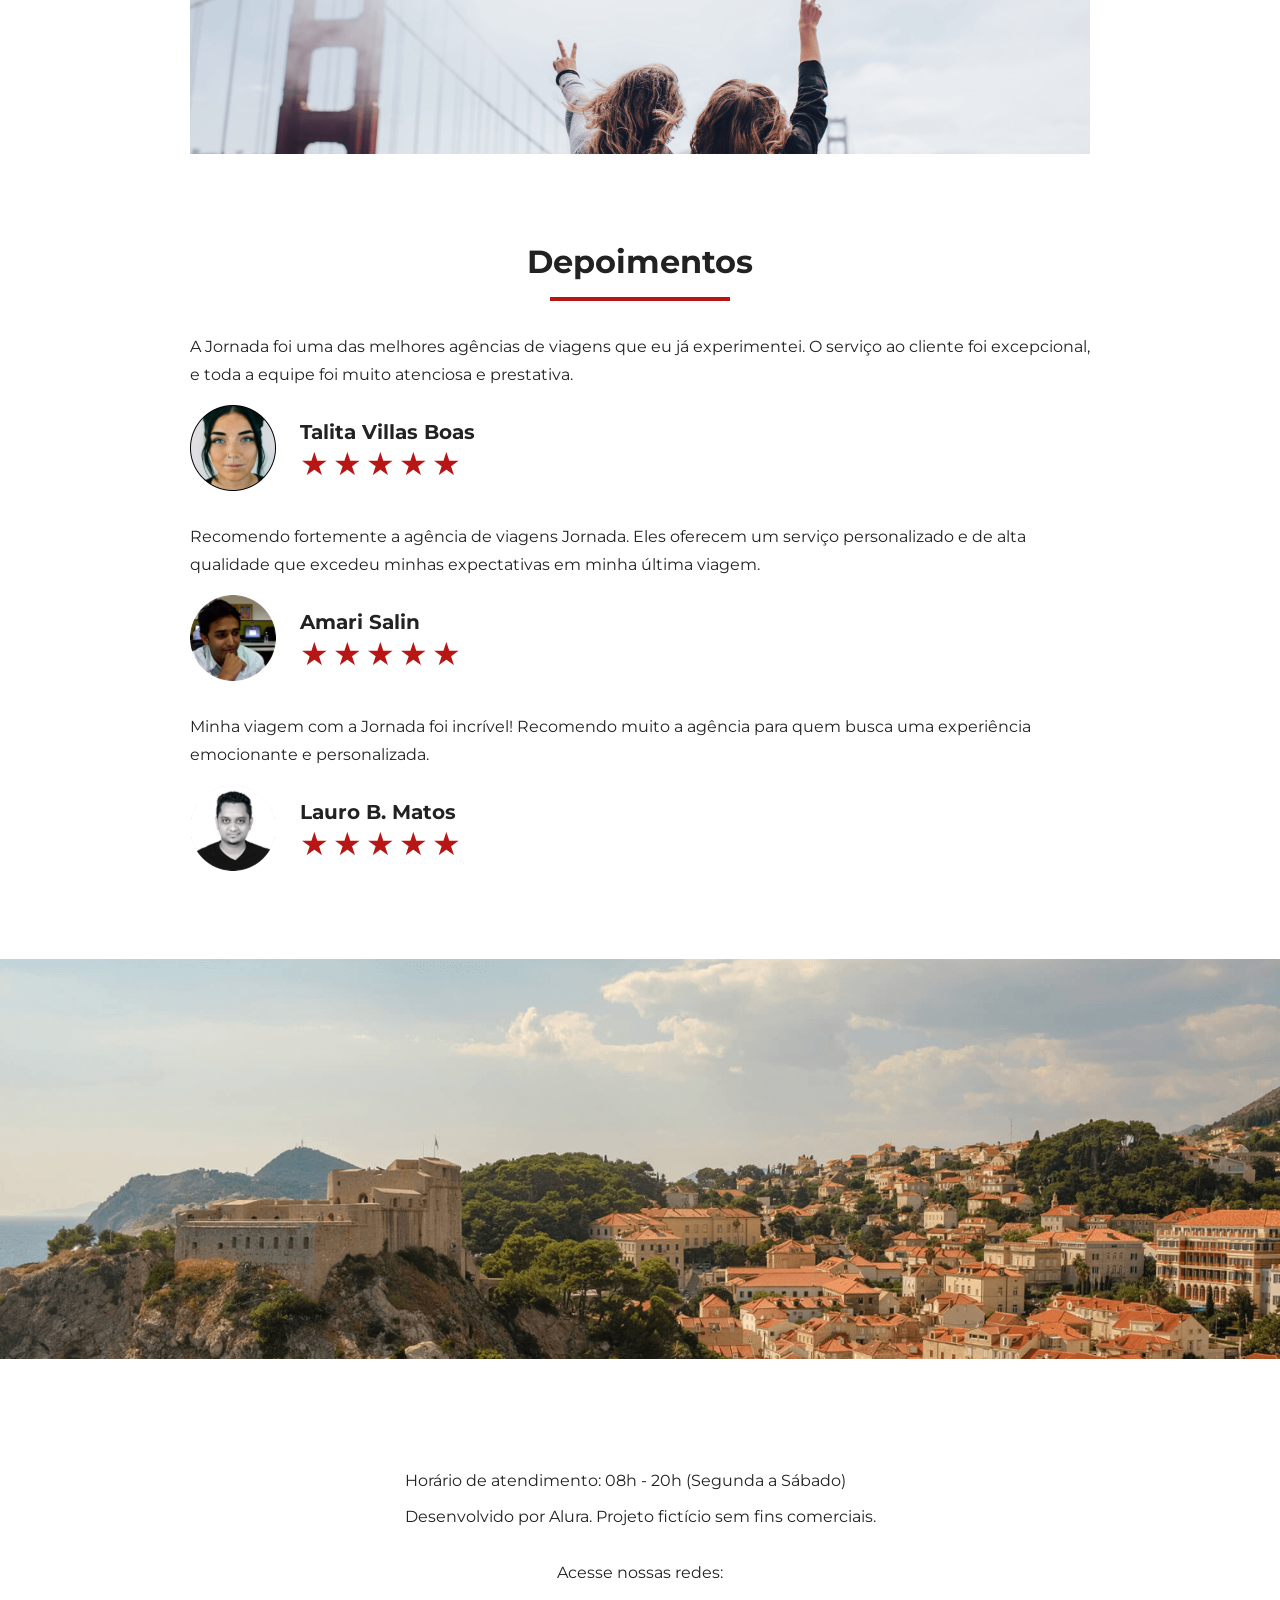
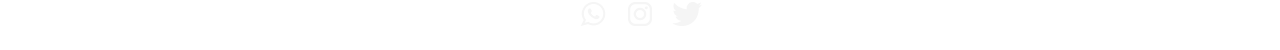
==== commit 7b917fbb: "Finaliza footer tablet e desktop" ====
--- a/index.html
+++ b/index.html
@@ -284,15 +284,19 @@
       <div class="hero-footer-img"></div>
     </section>
     <footer class="main-footer">
-      <a
-        href="index.html"
-        class="footer-logo"
-        title="voltar para a página inicial"
-        ><img src="./img/logo-footer-mobile.png" alt="Logotipo Jornada Viagens"
-      /></a>
-      <div class="footer-info">
-        <p>Horário de atendimento: 08h - 20h (Segunda a Sábado)</p>
-        <p>Desenvolvido por Alura. Projeto fictício sem fins comerciais.</p>
+      <div class="footer-logo-info">
+        <a
+          href="index.html"
+          class="footer-logo"
+          title="voltar para a página inicial"
+          ><img
+            src="./img/logo-footer-mobile.png"
+            alt="Logotipo Jornada Viagens"
+        /></a>
+        <div class="footer-info">
+          <p>Horário de atendimento: 08h - 20h (Segunda a Sábado)</p>
+          <p>Desenvolvido por Alura. Projeto fictício sem fins comerciais.</p>
+        </div>
       </div>
       <div class="social">
         <p>Acesse nossas redes:</p>
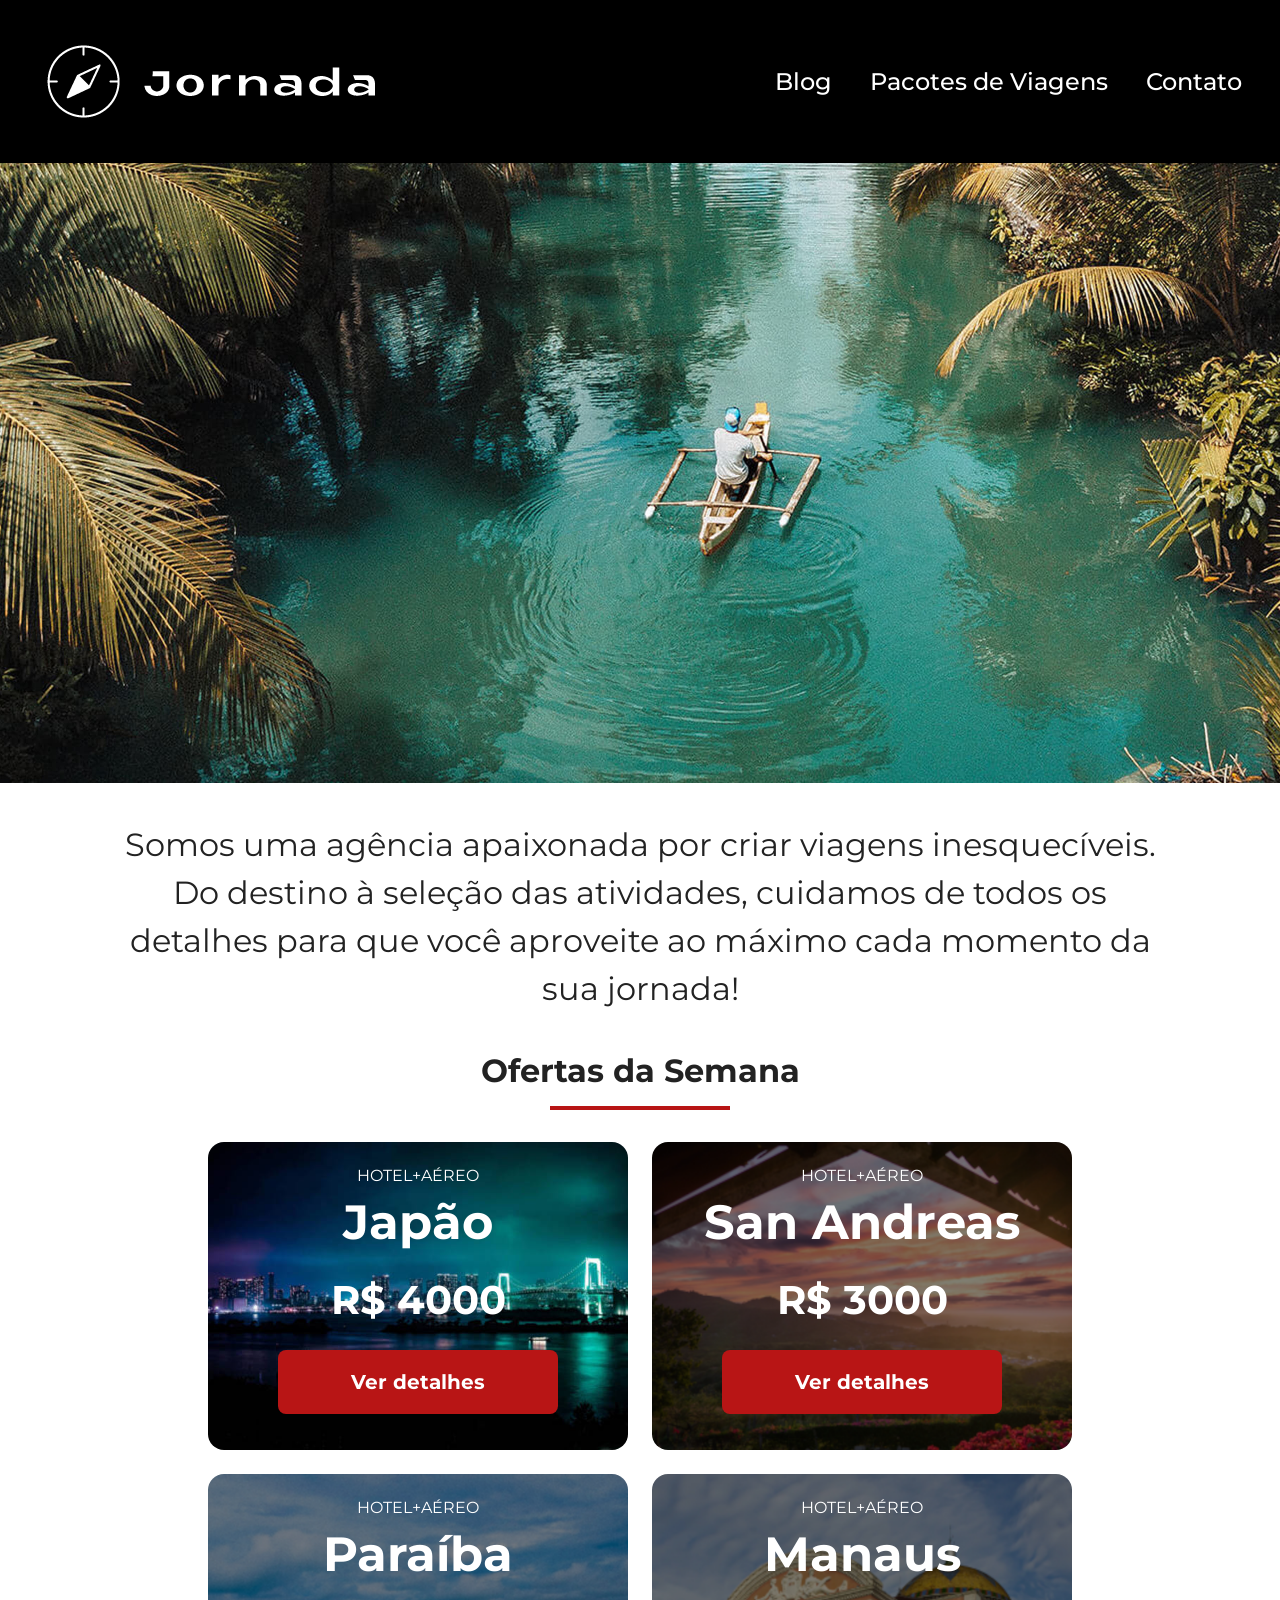
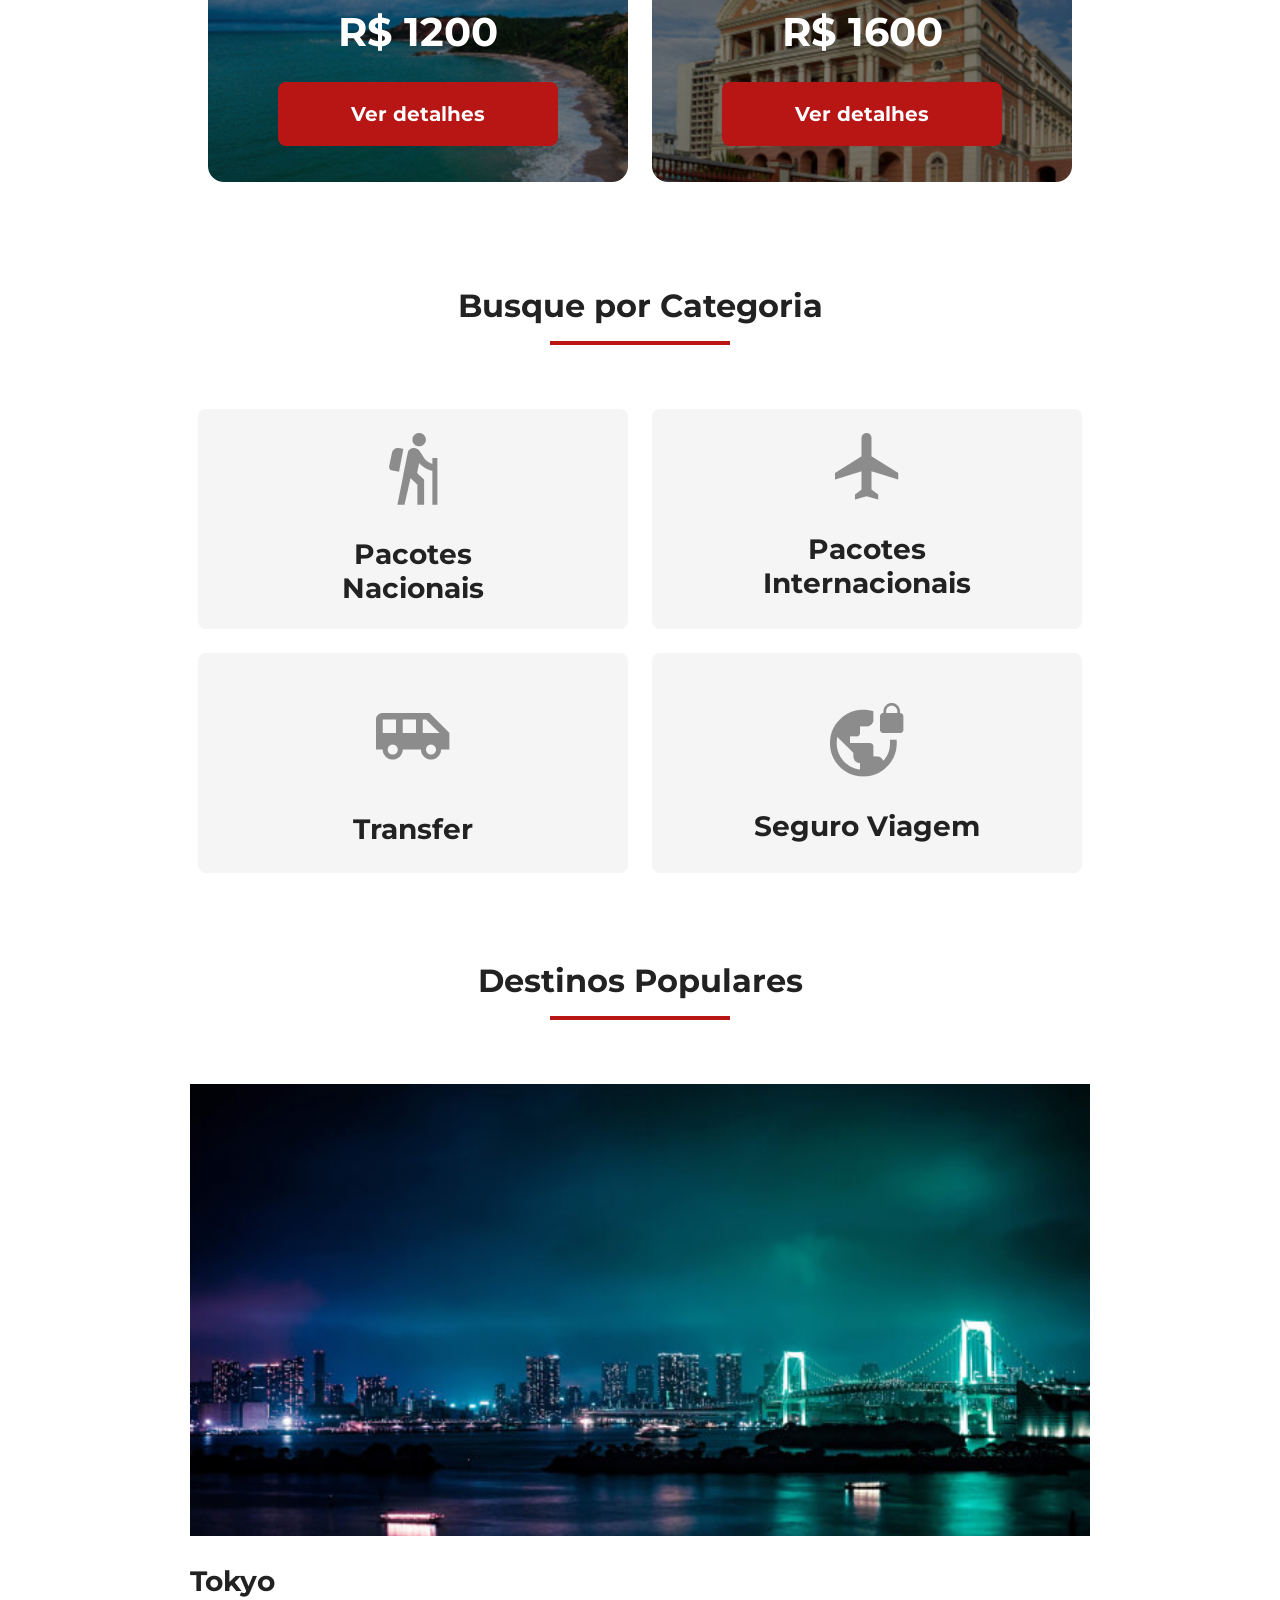
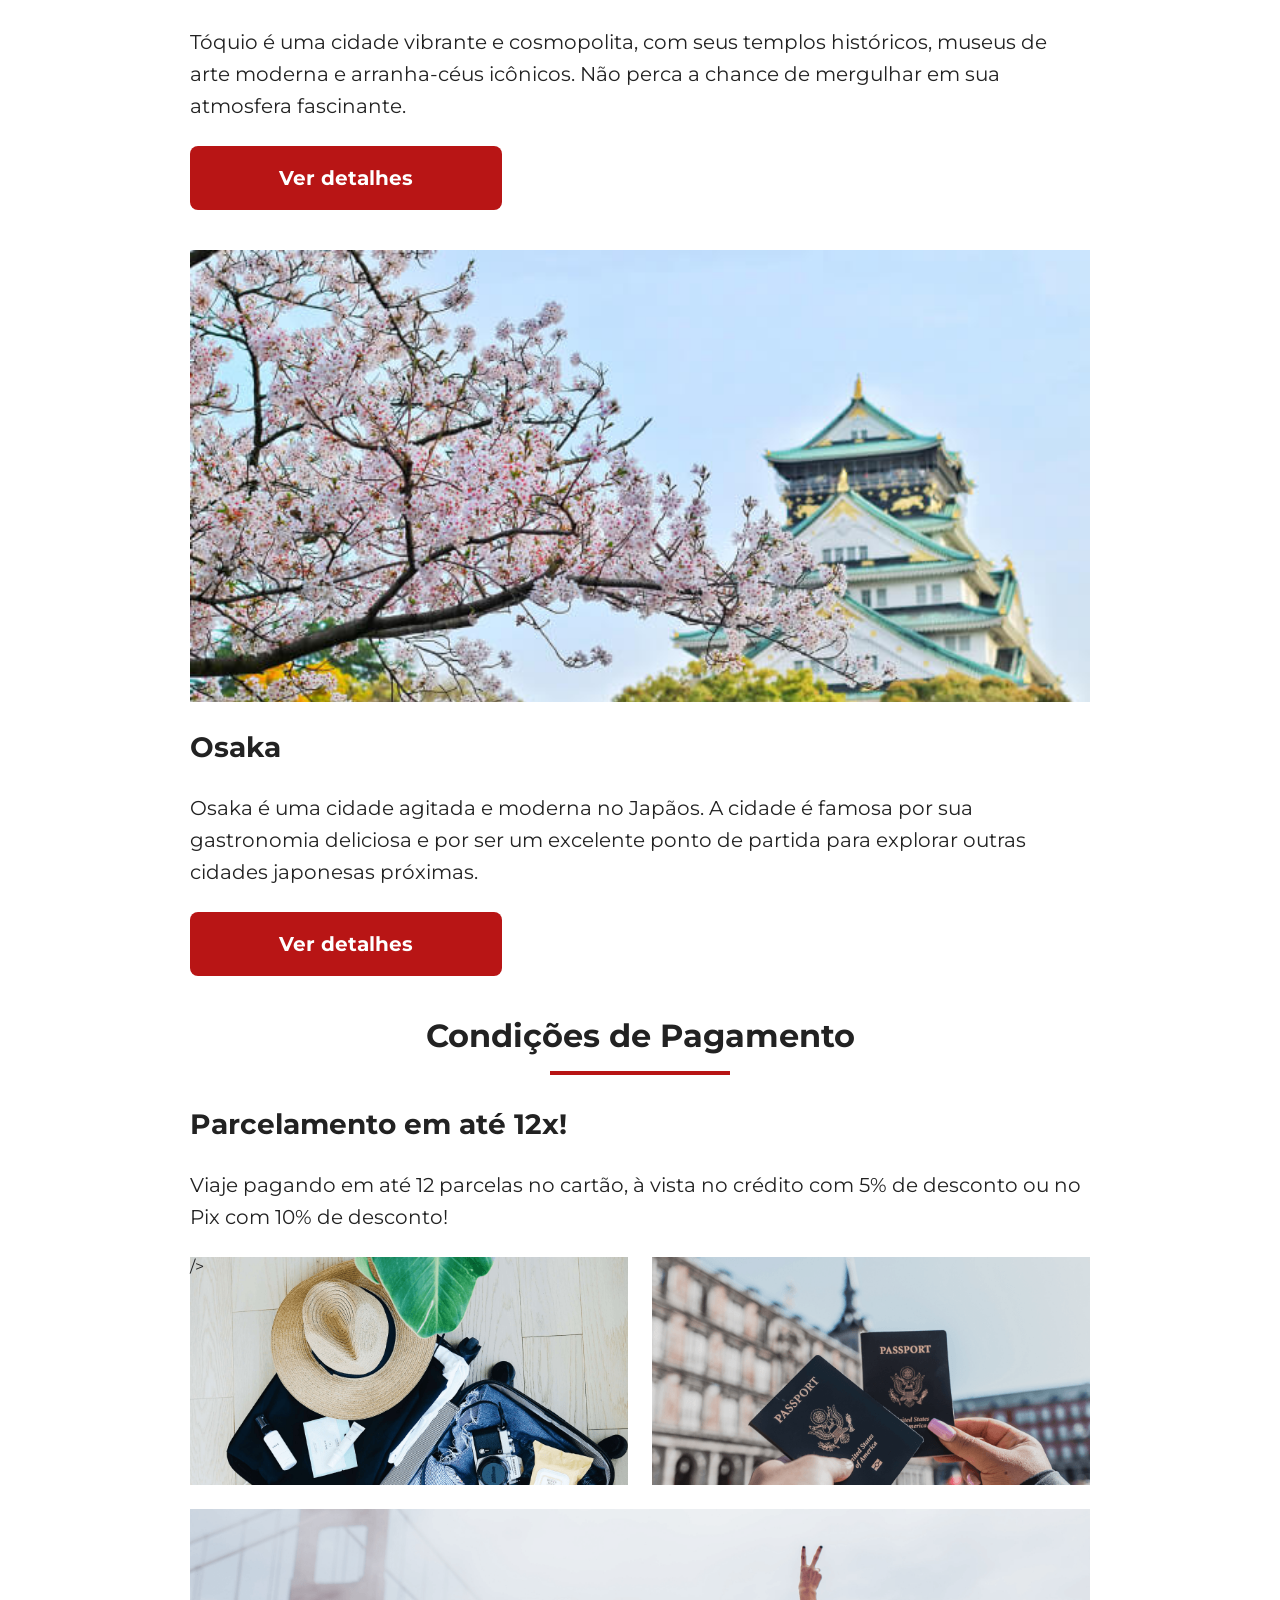
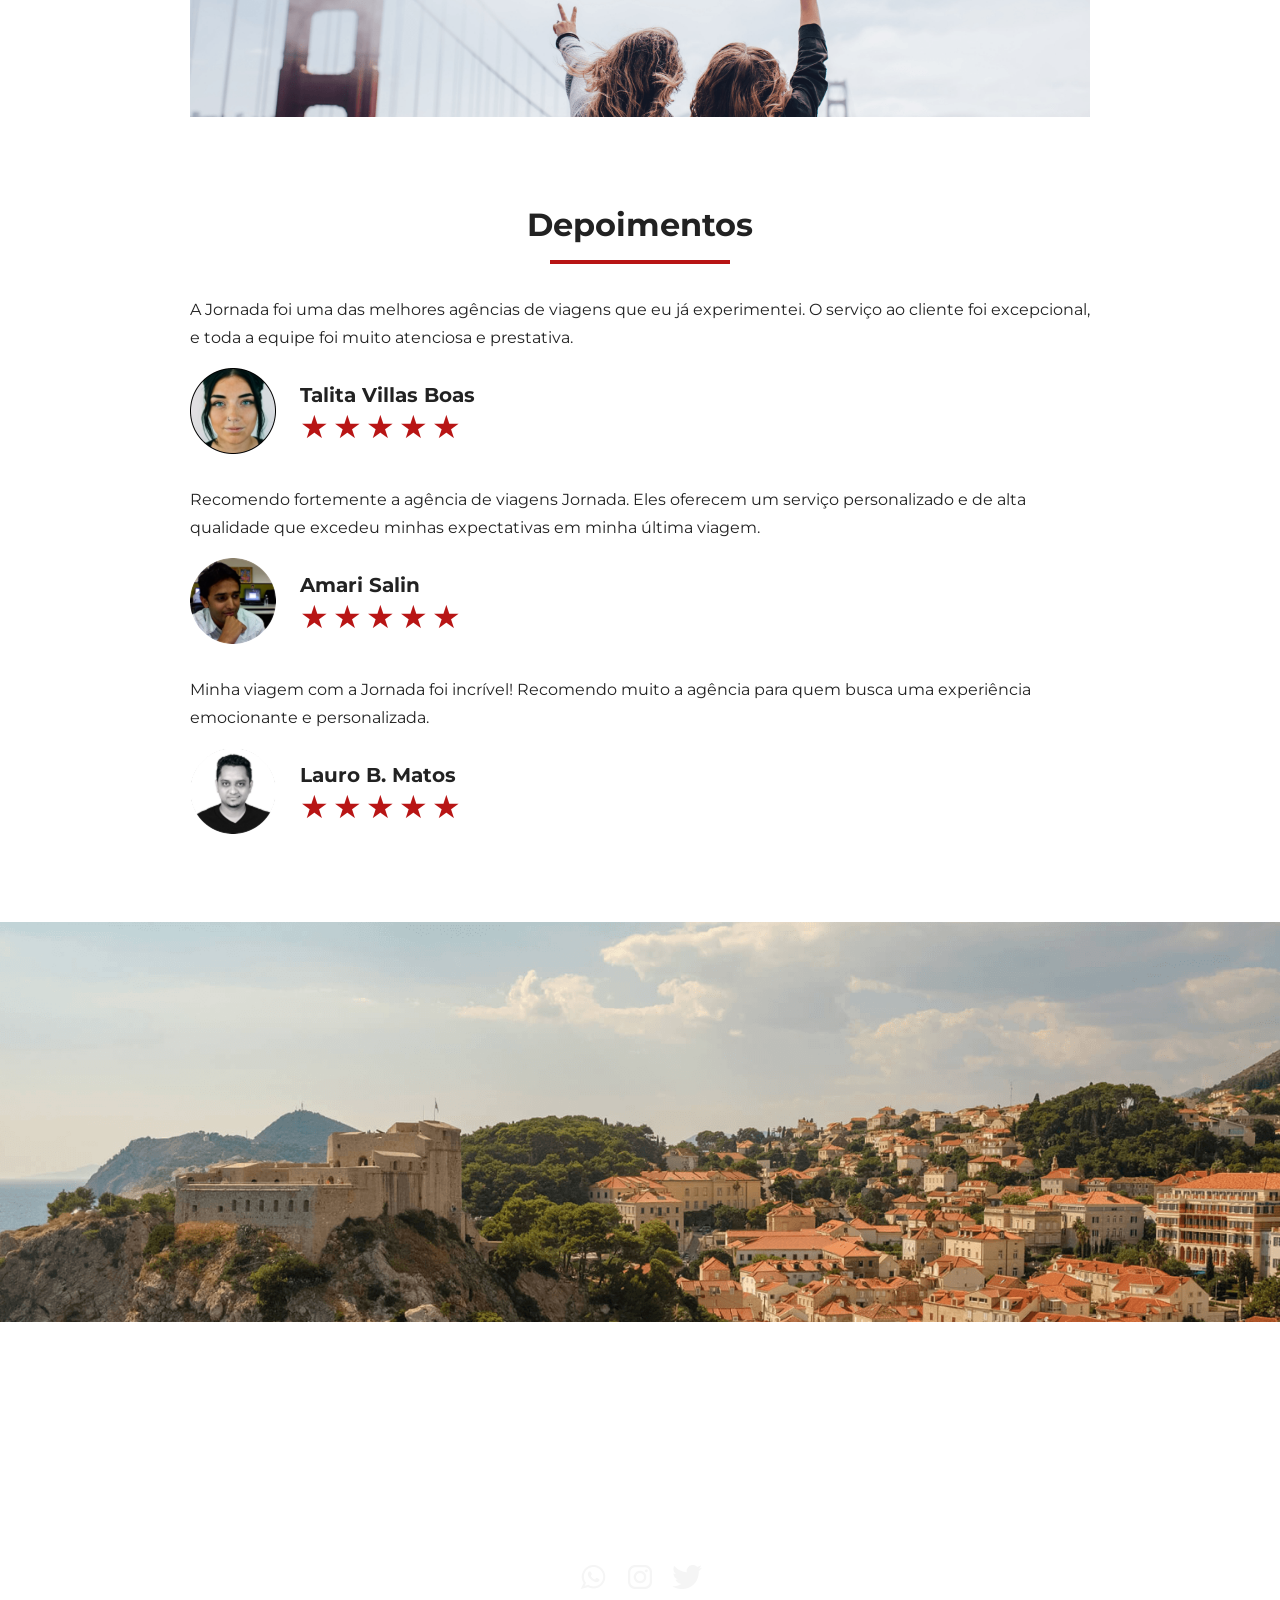
==== commit 6b46fb09: "Adiciona melhorias de acessibilidade" ====
--- a/index.html
+++ b/index.html
@@ -38,260 +38,263 @@
         </nav>
       </div>
     </header>
-    <section class="hero">
-      <div class="hero-img"></div>
-      <h2>
-        Somos uma agência apaixonada por criar viagens inesquecíveis. Do destino
-        à seleção das atividades, cuidamos de todos os detalhes para que você
-        aproveite ao máximo cada momento da sua jornada!
-      </h2>
-    </section>
-    <section class="offers">
-      <div class="section-title">
-        <h2>Ofertas da Semana</h2>
-        <hr />
-      </div>
-      <div class="offer-cards">
-        <article class="card japao">
-          <header>
-            <p>HOTEL+AÉREO</p>
-            <h3>
-              Japão <br />
-              <span>R$ 4000</span>
+    <main>
+      <section class="hero">
+        <div class="hero-img"></div>
+        <h2>
+          Somos uma agência apaixonada por criar viagens inesquecíveis. Do
+          destino à seleção das atividades, cuidamos de todos os detalhes para
+          que você aproveite ao máximo cada momento da sua jornada!
+        </h2>
+      </section>
+      <section class="offers">
+        <div class="section-title">
+          <h2>Ofertas da Semana</h2>
+          <hr />
+        </div>
+        <div class="offer-cards">
+          <article class="card japao">
+            <header>
+              <p>HOTEL+AÉREO</p>
+              <h3>
+                Japão <br />
+                <span>R$ 4000</span>
+              </h3>
+            </header>
+            <footer><a href="#" class="button">Ver detalhes</a></footer>
+          </article>
+          <article class="card san-andreas">
+            <header>
+              <p>HOTEL+AÉREO</p>
+              <h3>
+                San Andreas <br />
+                <span>R$ 3000</span>
+              </h3>
+            </header>
+            <footer><a href="#" class="button">Ver detalhes</a></footer>
+          </article>
+          <article class="card paraiba">
+            <header>
+              <p>HOTEL+AÉREO</p>
+              <h3>
+                Paraíba <br />
+                <span>R$ 1200</span>
+              </h3>
+            </header>
+            <footer><a href="#" class="button">Ver detalhes</a></footer>
+          </article>
+          <article class="card manaus">
+            <header>
+              <p>HOTEL+AÉREO</p>
+              <h3>
+                Manaus <br />
+                <span>R$ 1600</span>
+              </h3>
+            </header>
+            <footer><a href="#" class="button">Ver detalhes</a></footer>
+          </article>
+        </div>
+      </section>
+      <section class="categories">
+        <div class="section-title">
+          <h2>Busque por Categoria</h2>
+          <hr />
+        </div>
+        <div class="categories-card">
+          <a href="#" class="card">
+            <img src="./img/icon-nacionais.png" alt="ícone viagens nacionais" />
+            <h3 class="content-title">
+              Pacotes <br />
+              Nacionais
             </h3>
-          </header>
-          <footer><a href="#" class="button">Ver detalhes</a></footer>
-        </article>
-        <article class="card san-andreas">
-          <header>
-            <p>HOTEL+AÉREO</p>
-            <h3>
-              San Andreas <br />
-              <span>R$ 3000</span>
+          </a>
+          <a href="#" class="card">
+            <img
+              src="./img/icon-internacionais.png"
+              alt="ícone viagens nacionais"
+            />
+            <h3 class="content-title">
+              Pacotes <br />
+              Internacionais
             </h3>
-          </header>
-          <footer><a href="#" class="button">Ver detalhes</a></footer>
-        </article>
-        <article class="card paraiba">
-          <header>
-            <p>HOTEL+AÉREO</p>
-            <h3>
-              Paraíba <br />
-              <span>R$ 1200</span>
-            </h3>
-          </header>
-          <footer><a href="#" class="button">Ver detalhes</a></footer>
-        </article>
-        <article class="card manaus">
-          <header>
-            <p>HOTEL+AÉREO</p>
-            <h3>
-              Manaus <br />
-              <span>R$ 1600</span>
-            </h3>
-          </header>
-          <footer><a href="#" class="button">Ver detalhes</a></footer>
-        </article>
-      </div>
-    </section>
-    <section class="categories">
-      <div class="section-title">
-        <h2>Busque por Categoria</h2>
-        <hr />
-      </div>
-      <div class="categories-card">
-        <a href="#" class="card">
-          <img src="./img/icon-nacionais.png" alt="ícone viagens nacionais" />
-          <h3 class="content-title">
-            Pacotes <br />
-            Nacionais
-          </h3>
-        </a>
-        <a href="#" class="card">
-          <img
-            src="./img/icon-internacionais.png"
-            alt="ícone viagens nacionais"
-          />
-          <h3 class="content-title">
-            Pacotes <br />
-            Internacionais
-          </h3>
-        </a>
-        <a href="#" class="card single-line transfer">
-          <img src="./img/icon-transfer.png" alt="ícone viagens nacionais" />
-          <h3 class="content-title">Transfer</h3>
-        </a>
-        <a href="#" class="card single-line">
-          <img
-            src="./img/icon-seguro-viagem.png"
-            alt="ícone viagens nacionais"
-          />
-          <h3 class="content-title">Seguro Viagem</h3>
-        </a>
-      </div>
-    </section>
-    <section class="destinations">
-      <div class="section-title">
-        <h2>Destinos Populares</h2>
-        <hr />
-      </div>
-      <div class="destination-items">
-        <article class="item">
-          <header>
-            <div class="img-item-tokyo"></div>
-            <h4 class="content-title">Tokyo</h4>
-          </header>
-          <p class="content-text">
-            Tóquio é uma cidade vibrante e cosmopolita, com seus templos
-            históricos, museus de arte moderna e arranha-céus icônicos. Não
-            perca a chance de mergulhar em sua atmosfera fascinante.
-          </p>
-          <footer>
-            <a
-              href="#"
-              class="button"
-              target="_blank"
-              title="Veja mais detalhes do destino Tokyo"
-              >Ver detalhes</a
-            >
-          </footer>
-        </article>
-        <article class="item">
-          <header>
-            <div class="img-item-osaka"></div>
-            <h4 class="content-title">Osaka</h4>
-          </header>
-          <p class="content-text">
-            Osaka é uma cidade agitada e moderna no Japãos. A cidade é famosa
-            por sua gastronomia deliciosa e por ser um excelente ponto de
-            partida para explorar outras cidades japonesas próximas.
-          </p>
-          <footer>
-            <a
-              href="#"
-              class="button"
-              target="_blank"
-              title="Veja mais detalhes do destino Osaka"
-              >Ver detalhes</a
-            >
-          </footer>
-        </article>
-      </div>
-    </section>
-    <section class="payments">
-      <div class="section-title">
-        <h2>Condições de Pagamento</h2>
-        <hr />
-      </div>
-      <div class="content-container">
-        <div class="text-content">
-          <h3 class="content-title">Parcelamento em até 12x!</h3>
-          <p class="content-text">
-            Viaje pagando em até 12 parcelas no cartão, à vista no crédito com
-            5% de desconto ou no Pix com 10% de desconto!
-          </p>
-        </div>
-        <div class="image-gallery">
-          <div class="image first">/></div>
-          <div class="image second"></div>
-          <div class="image thirdy colspan-2"></div>
-        </div>
-      </div>
-    </section>
-    <section class="testimonials">
-      <div class="section-title">
-        <h2>Depoimentos</h2>
-        <hr />
-      </div>
-      <div class="testimonial-container">
-        <article>
-          <header>
-            <p>
-              A Jornada foi uma das melhores agências de viagens que eu já
-              experimentei. O serviço ao cliente foi excepcional, e toda a
-              equipe foi muito atenciosa e prestativa.
+          </a>
+          <a href="#" class="card single-line transfer">
+            <img src="./img/icon-transfer.png" alt="ícone viagens nacionais" />
+            <h3 class="content-title">Transfer</h3>
+          </a>
+          <a href="#" class="card single-line">
+            <img
+              src="./img/icon-seguro-viagem.png"
+              alt="ícone viagens nacionais"
+            />
+            <h3 class="content-title">Seguro Viagem</h3>
+          </a>
+        </div>
+      </section>
+      <section class="destinations">
+        <div class="section-title">
+          <h2>Destinos Populares</h2>
+          <hr />
+        </div>
+        <div class="destination-items">
+          <article class="item">
+            <header>
+              <div class="img-item-tokyo"></div>
+              <h3 class="content-title">Tokyo</h3>
+            </header>
+            <p class="content-text">
+              Tóquio é uma cidade vibrante e cosmopolita, com seus templos
+              históricos, museus de arte moderna e arranha-céus icônicos. Não
+              perca a chance de mergulhar em sua atmosfera fascinante.
             </p>
-          </header>
-          <footer>
-            <img
-              src="./img/rosto1.png"
-              alt="imagem de perfil da cliente Talita Villas Boas"
-            />
-            <div class="profile-content">
-              <h4>Talita Villas Boas</h4>
-              <div class="rating">
-                <span class="star">★</span>
-                <span class="star">★</span>
-                <span class="star">★</span>
-                <span class="star">★</span>
-                <span class="star">★</span>
+            <footer>
+              <a
+                href="#"
+                class="button"
+                target="_blank"
+                title="Veja mais detalhes do destino Tokyo"
+                >Ver detalhes</a
+              >
+            </footer>
+          </article>
+          <article class="item">
+            <header>
+              <div class="img-item-osaka"></div>
+              <h3 class="content-title">Osaka</h3>
+            </header>
+            <p class="content-text">
+              Osaka é uma cidade agitada e moderna no Japãos. A cidade é famosa
+              por sua gastronomia deliciosa e por ser um excelente ponto de
+              partida para explorar outras cidades japonesas próximas.
+            </p>
+            <footer>
+              <a
+                href="#"
+                class="button"
+                target="_blank"
+                title="Veja mais detalhes do destino Osaka"
+                >Ver detalhes</a
+              >
+            </footer>
+          </article>
+        </div>
+      </section>
+      <section class="payments">
+        <div class="section-title">
+          <h2>Condições de Pagamento</h2>
+          <hr />
+        </div>
+        <div class="content-container">
+          <div class="text-content">
+            <h3 class="content-title">Parcelamento em até 12x!</h3>
+            <p class="content-text">
+              Viaje pagando em até 12 parcelas no cartão, à vista no crédito com
+              5% de desconto ou no Pix com 10% de desconto!
+            </p>
+          </div>
+          <div class="image-gallery">
+            <div class="image first">/></div>
+            <div class="image second"></div>
+            <div class="image thirdy colspan-2"></div>
+          </div>
+        </div>
+      </section>
+      <section class="testimonials">
+        <div class="section-title">
+          <h2>Depoimentos</h2>
+          <hr />
+        </div>
+        <div class="testimonial-container">
+          <article>
+            <header>
+              <p>
+                A Jornada foi uma das melhores agências de viagens que eu já
+                experimentei. O serviço ao cliente foi excepcional, e toda a
+                equipe foi muito atenciosa e prestativa.
+              </p>
+            </header>
+            <footer>
+              <img
+                src="./img/rosto1.png"
+                alt="imagem de perfil da cliente Talita Villas Boas"
+              />
+              <div class="profile-content">
+                <h3>Talita Villas Boas</h3>
+                <div class="rating">
+                  <span class="star">★</span>
+                  <span class="star">★</span>
+                  <span class="star">★</span>
+                  <span class="star">★</span>
+                  <span class="star">★</span>
+                </div>
               </div>
-            </div>
-          </footer>
-        </article>
-        <article>
-          <header>
-            <p>
-              Recomendo fortemente a agência de viagens Jornada. Eles oferecem
-              um serviço personalizado e de alta qualidade que excedeu minhas
-              expectativas em minha última viagem.
-            </p>
-          </header>
-          <footer>
-            <img
-              src="./img/rosto2.png"
-              alt="imagem de perfil do cliente Amari Salin"
-            />
-            <div class="profile-content">
-              <h4>Amari Salin</h4>
-              <div class="rating">
-                <span class="star">★</span>
-                <span class="star">★</span>
-                <span class="star">★</span>
-                <span class="star">★</span>
-                <span class="star">★</span>
+            </footer>
+          </article>
+          <article>
+            <header>
+              <p>
+                Recomendo fortemente a agência de viagens Jornada. Eles oferecem
+                um serviço personalizado e de alta qualidade que excedeu minhas
+                expectativas em minha última viagem.
+              </p>
+            </header>
+            <footer>
+              <img
+                src="./img/rosto2.png"
+                alt="imagem de perfil do cliente Amari Salin"
+              />
+              <div class="profile-content">
+                <h3>Amari Salin</h3>
+                <div class="rating">
+                  <span class="star">★</span>
+                  <span class="star">★</span>
+                  <span class="star">★</span>
+                  <span class="star">★</span>
+                  <span class="star">★</span>
+                </div>
               </div>
-            </div>
-          </footer>
-        </article>
-        <article>
-          <header>
-            <p>
-              Minha viagem com a Jornada foi incrível! Recomendo muito a agência
-              para quem busca uma experiência emocionante e personalizada.
-            </p>
-          </header>
-          <footer>
-            <img
-              src="./img/rosto3.png"
-              alt="imagem de perfil do cliente Lauro B. Matos"
-            />
-            <div class="profile-content">
-              <h4>Lauro B. Matos</h4>
-              <div class="rating">
-                <span class="star">★</span>
-                <span class="star">★</span>
-                <span class="star">★</span>
-                <span class="star">★</span>
-                <span class="star">★</span>
+            </footer>
+          </article>
+          <article>
+            <header>
+              <p>
+                Minha viagem com a Jornada foi incrível! Recomendo muito a
+                agência para quem busca uma experiência emocionante e
+                personalizada.
+              </p>
+            </header>
+            <footer>
+              <img
+                src="./img/rosto3.png"
+                alt="imagem de perfil do cliente Lauro B. Matos"
+              />
+              <div class="profile-content">
+                <h3>Lauro B. Matos</h3>
+                <div class="rating">
+                  <span class="star">★</span>
+                  <span class="star">★</span>
+                  <span class="star">★</span>
+                  <span class="star">★</span>
+                  <span class="star">★</span>
+                </div>
               </div>
-            </div>
-          </footer>
-        </article>
-      </div>
-    </section>
-    <section class="hero-footer">
-      <div class="hero-footer-img"></div>
-    </section>
+            </footer>
+          </article>
+        </div>
+      </section>
+      <section class="bottom-hero">
+        <div class="bottom-hero-img"></div>
+      </section>
+    </main>
     <footer class="main-footer">
-      <div class="footer-logo-info">
+      <div class="footer-content">
         <a
           href="index.html"
           class="footer-logo"
           title="voltar para a página inicial"
           ><img
             src="./img/logo-footer-mobile.png"
-            alt="Logotipo Jornada Viagens"
+            alt="Logotipo Jornada Viagens na cor branca"
         /></a>
         <div class="footer-info">
           <p>Horário de atendimento: 08h - 20h (Segunda a Sábado)</p>
@@ -301,14 +304,27 @@
       <div class="social">
         <p>Acesse nossas redes:</p>
         <div class="social-icons">
-          <a href="#" class="footer-icon"
-            ><img src="./img/Whatsapp.png" alt="ícone Whatsapp"
+          <a
+            href="#"
+            class="footer-icon"
+            title="Acesse o Whatsapp do Jornada Viagens"
+            ><img
+              src="./img/Whatsapp.png"
+              alt="ícone do Whatsapp na cor branca"
           /></a>
-          <a href="#" class="footer-icon"
-            ><img src="./img/Instragam.png" alt="ícone Instragam"
+          <a
+            href="#"
+            class="footer-icon"
+            title="Acesse o Instagram do Jornada Viagens"
+            ><img
+              src="./img/Instragam.png"
+              alt="ícone do Instragam na cor branca"
           /></a>
-          <a href="#" class="footer-icon"
-            ><img src="./img/Twiter.png" alt="ícone Twitter"
+          <a
+            href="#"
+            class="footer-icon"
+            title="Acesse o X (Twitter) do Jornada Viagens"
+            ><img src="./img/Twiter.png" alt="ícone do Twitter na cor branca"
           /></a>
         </div>
       </div>
--- a/css/style.css
+++ b/css/style.css
@@ -6,5 +6,5 @@
 @import url(destinations.css);
 @import url(payments.css);
 @import url(testimonials.css);
-@import url(hero-footer.css);
+@import url(bottom-hero.css);
 @import url(footer.css);
